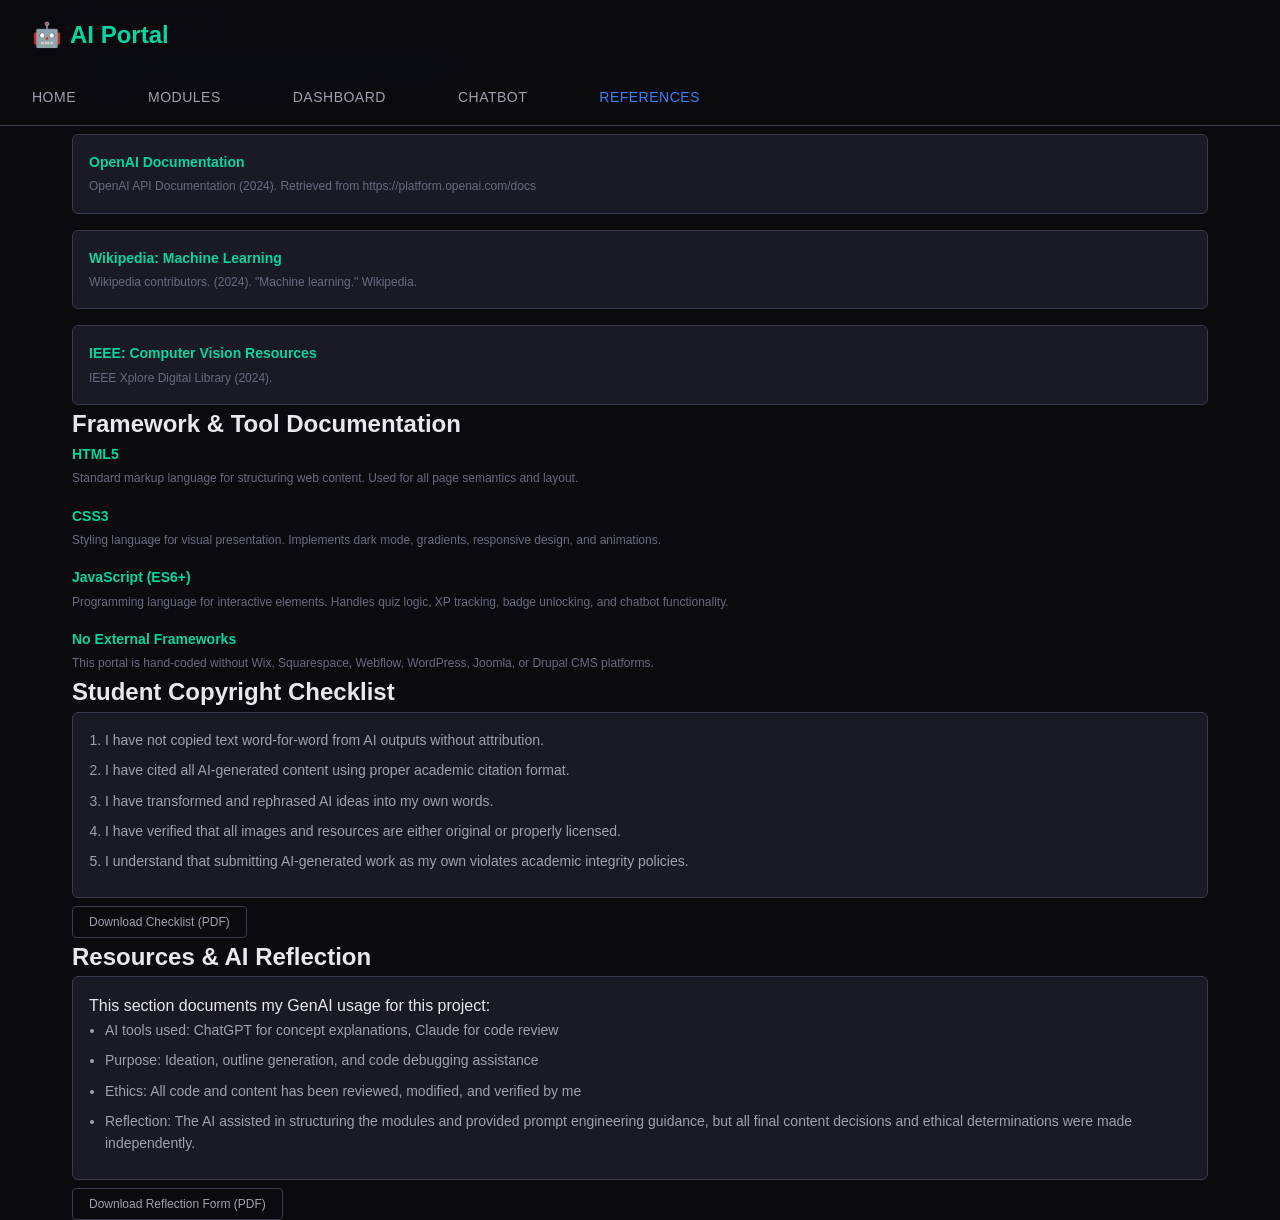
==== references.html @ be64b670 "Add project files" ====
<!DOCTYPE html>
<html lang="en">
<head>
    <meta charset="UTF-8">
    <meta name="viewport" content="width=device-width, initial-scale=1.0">
    <title>References - AI Learning Portal</title>
    <link rel="stylesheet" href="style.css">
</head>
<body>

    <!-- Fixed Sticky Navbar (same as index) -->
    <nav class="navbar">
        <div class="logo">AI Portal</div>
        <ul class="nav-links">
            <li><a href="index.html">Home</a></li>
            <li><a href="modules.html">Modules</a></li>
            <li><a href="dashboard.html">Dashboard</a></li>
            <li><a href="chatbot.html">Chatbot</a></li>
            <li><a href="references.html" class="active">References</a></li>
        </ul>
    </nav>

    <!-- References Page Content -->
    <main class="container references-page">
        <section class="sources-list">
            <h2>Sources List</h2>
            <div class="source-items">
                <div class="source-item">
                    <h3>Textbook: "Artificial Intelligence: A Modern Approach"</h3>
                    <p>Russell, S. & Norvig, P. (2021). Pearson Education.</p>
                </div>
                <div class="source-item">
                    <h3>OpenAI Documentation</h3>
                    <p>OpenAI API Documentation (2024). Retrieved from https://platform.openai.com/docs</p>
                </div>
                <div class="source-item">
                    <h3>Wikipedia: Machine Learning</h3>
                    <p>Wikipedia contributors. (2024). "Machine learning." Wikipedia.</p>
                </div>
                <div class="source-item">
                    <h3>IEEE: Computer Vision Resources</h3>
                    <p>IEEE Xplore Digital Library (2024).</p>
                </div>
            </div>
        </section>

        <section class="framework-documentation">
            <h2>Framework & Tool Documentation</h2>
            <div class="framework-items">
                <div class="framework-item">
                    <h3>HTML5</h3>
                    <p>Standard markup language for structuring web content. Used for all page semantics and layout.</p>
                </div>
                <div class="framework-item">
                    <h3>CSS3</h3>
                    <p>Styling language for visual presentation. Implements dark mode, gradients, responsive design, and animations.</p>
                </div>
                <div class="framework-item">
                    <h3>JavaScript (ES6+)</h3>
                    <p>Programming language for interactive elements. Handles quiz logic, XP tracking, badge unlocking, and chatbot functionality.</p>
                </div>
                <div class="framework-item">
                    <h3>No External Frameworks</h3>
                    <p>This portal is hand-coded without Wix, Squarespace, Webflow, WordPress, Joomla, or Drupal CMS platforms.</p>
                </div>
            </div>
        </section>

        <section class="copyright-checklist">
            <h2>Student Copyright Checklist</h2>
            <div class="checklist-content">
                <ol>
                    <li>I have not copied text word-for-word from AI outputs without attribution.</li>
                    <li>I have cited all AI-generated content using proper academic citation format.</li>
                    <li>I have transformed and rephrased AI ideas into my own words.</li>
                    <li>I have verified that all images and resources are either original or properly licensed.</li>
                    <li>I understand that submitting AI-generated work as my own violates academic integrity policies.</li>
                </ol>
            </div>
            <button class="download-btn">Download Checklist (PDF)</button>
        </section>

        <section class="ai-reflection">
            <h2>Resources & AI Reflection</h2>
            <div class="reflection-content">
                <p>This section documents my GenAI usage for this project:</p>
                <ul>
                    <li>AI tools used: ChatGPT for concept explanations, Claude for code review</li>
                    <li>Purpose: Ideation, outline generation, and code debugging assistance</li>
                    <li>Ethics: All code and content has been reviewed, modified, and verified by me</li>
                    <li>Reflection: The AI assisted in structuring the modules and provided prompt engineering guidance, but all final content decisions and ethical determinations were made independently.</li>
                </ul>
            </div>
            <button class="download-btn">Download Reflection Form (PDF)</button>
        </section>
    </main>

    <script src="app.js"></script>
</body>
</html>
---- style.css ----
/*!
 * AI Learning Portal - Style CSS
 * TSA Webmaster Competition - Hand-coded HTML5, CSS3, Modern JavaScript
 * Dark mode aesthetic with blue/purple gradients for high school students
 */

:root {
    --bg-primary: #0a0a0f;
    --bg-secondary: #12121a;
    --bg-accent: #1a1a24;
    --text-primary: #e8e8f0;
    --text-secondary: #a0a0b0;
    --text-muted: #6a6a80;
    --accent-blue: #3b82f6;
    --accent-purple: #a855f7;
    --accent-cyan: #06d6a0;
    --card-bg: #16161f;
    --border-color: #3a3a4f;
    --success: #06d6a0;
    --warning: #f59e0b;
    --error: #ef4444;
}

* {
    box-sizing: border-box;
    margin: 0;
    padding: 0;
}

html {
    scroll-behavior: smooth;
}

body {
    font-family: 'Segoe UI', Tahoma, Geneva, Verdana, sans-serif;
    background-color: var(--bg-primary);
    color: var(--text-primary);
    line-height: 1.6;
}

/* Navbar */
.navbar {
    position: fixed;
    top: 0;
    width: 100%;
    background: rgba(10, 10, 15, 0.98);
    backdrop-filter: blur(10px);
    z-index: 1000;
    border-bottom: 1px solid var(--border-color);
}

.navbar .logo {
    font-size: 1.5rem;
    font-weight: 700;
    color: var(--accent-cyan);
    padding: 1rem 2rem;
    display: flex;
    align-items: center;
    gap: 0.5rem;
    user-select: none;
}

.navbar .logo::before {
    content: '🤖';
}

.navbar .nav-links {
    list-style: none;
    display: flex;
    gap: 0.5rem;
    margin: 0;
    padding: 0;
}

.navbar .nav-links li {
    position: relative;
}

.navbar .nav-links a {
    color: var(--text-secondary);
    text-decoration: none;
    padding: 1rem 2rem;
    font-size: 0.875rem;
    text-transform: uppercase;
    letter-spacing: 0.5px;
    display: block;
    transition: color 0.2s ease;
}

.navbar .nav-links a:hover {
    color: var(--accent-blue);
}

.navbar .nav-links .active {
    color: var(--accent-blue) !important;
}

/* Hero Section */
.hero {
    min-height: 100vh;
    display: flex;
    align-items: center;
    justify-content: center;
    padding: 8rem 2rem 2rem;
    background: linear-gradient(135deg, var(--bg-primary) 0%, var(--bg-secondary) 100%);
}

.hero .hero-content {
    max-width: 800px;
    text-align: center;
}

.hero h1 {
    font-size: 3rem;
    font-weight: 700;
    background: linear-gradient(135deg, var(--accent-blue), var(--accent-purple));
    -webkit-background-clip: text;
    -webkit-text-fill-color: transparent;
    margin-bottom: 1rem;
    letter-spacing: -0.02em;
}

.hero p {
    font-size: 1.25rem;
    color: var(--text-secondary);
    margin-bottom: 2rem;
}

.btn-explore {
    display: inline-block;
    padding: 0.75rem 2rem;
    background: linear-gradient(135deg, var(--accent-blue), var(--accent-purple));
    color: white;
    text-decoration: none;
    border-radius: 4px;
    font-weight: 500;
    transition: transform 0.2s ease, box-shadow 0.2s ease;
}

.btn-explore:hover {
    transform: translateY(-2px);
    box-shadow: 0 4px 20px rgba(59, 130, 246, 0.4);
}

/* Modules Section */
.container {
    max-width: 1200px;
    margin: 0 auto;
    padding: 0 2rem;
}

.modules-grid {
    display: grid;
    grid-template-columns: repeat(auto-fit, minmax(300px, 1fr));
    gap: 1.5rem;
    margin-top: 3rem;
}

.module-card {
    background: var(--card-bg);
    border: 1px solid var(--border-color);
    border-radius: 8px;
    padding: 1.5rem;
    transition: transform 0.2s ease, box-shadow 0.2s ease;
}

.module-card:hover {
    transform: translateY(-4px);
    box-shadow: 0 8px 25px rgba(0, 0, 0, 0.3);
}

.module-card h2 {
    font-size: 1.25rem;
    margin-bottom: 1rem;
    color: var(--accent-cyan);
}

.module-card p {
    color: var(--text-secondary);
    margin-bottom: 1rem;
    font-size: 0.875rem;
}

.quiz-btn {
    display: inline-block;
    padding: 0.5rem 1rem;
    background: var(--accent-blue);
    color: white;
    border: none;
    border-radius: 4px;
    cursor: pointer;
    font-size: 0.875rem;
    transition: background 0.2s ease;
}

.quiz-btn:hover {
    background: var(--accent-purple);
}

/* Dashboard Section */
.dashboard {
    padding: 4rem 2rem;
    background: var(--bg-secondary);
    margin: 3rem 0;
}

.progress-section {
    margin-bottom: 2rem;
}

.progress-bar {
    width: 100%;
    height: 0.5rem;
    background: var(--border-color);
    border-radius: 4px;
    overflow: hidden;
    margin-top: 0.5rem;
}

.progress-bar .progress-fill {
    height: 100%;
    width: 0%;
    background: linear-gradient(90deg, var(--accent-blue), var(--accent-purple));
    transition: width 0.5s ease;
}

.progress-bar p {
    margin-top: 0.5rem;
    text-align: right;
    color: var(--text-muted);
    font-size: 0.875rem;
}

.xp-badges {
    background: var(--card-bg);
    border: 1px solid var(--border-color);
    border-radius: 8px;
    padding: 1.5rem;
}

.xp-points {
    font-size: 1.5rem;
    color: var(--accent-cyan);
    margin-bottom: 1rem;
    display: block;
}

.badge-grid {
    display: grid;
    grid-template-columns: repeat(auto-fit, minmax(120px, 1fr));
    gap: 0.75rem;
    margin-top: 1rem;
}

.badge {
    background: var(--bg-accent);
    border: 1px solid var(--border-color);
    border-radius: 6px;
    padding: 0.75rem;
    text-align: center;
    color: var(--text-secondary);
    font-size: 0.875rem;
    transition: all 0.2s ease;
}

.badge:hover {
    border-color: var(--accent-blue);
    color: var(--accent-blue);
}

/* Chatbot Widget */
.chatbot-widget {
    position: fixed;
    bottom: 2rem;
    right: 2rem;
    z-index: 100;
}

.chatbot-widget .chatbot-fab {
    width: 60px;
    height: 60px;
    background: linear-gradient(135deg, var(--accent-blue), var(--accent-purple));
    border: none;
    border-radius: 50%;
    color: white;
    font-size: 1.5rem;
    cursor: pointer;
    box-shadow: 0 4px 20px rgba(59, 130, 246, 0.4);
    transition: transform 0.2s ease;
}

.chatbot-widget .chatbot-fab:hover {
    transform: scale(1.1);
}

.chatpop-up {
    position: absolute;
    bottom: 70px;
    right: 0;
    width: 300px;
    background: var(--card-bg);
    border: 1px solid var(--border-color);
    border-radius: 8px;
    overflow: hidden;
    max-height: 400px;
    display: flex;
    flex-direction: column;
    display: none;
}

.chatpop-up.open {
    display: flex;
}

.chat-header {
    padding: 1rem;
    background: var(--bg-accent);
    border-bottom: 1px solid var(--border-color);
    display: flex;
    justify-content: space-between;
    align-items: center;
}

.chat-header h3 {
    font-size: 0.875rem;
    color: var(--text-primary);
}

.chat-header .close-chat {
    background: none;
    border: none;
    color: var(--text-muted);
    font-size: 1rem;
    cursor: pointer;
}

.chat-messages {
    flex: 1;
    padding: 1rem;
    overflow-y: auto;
    color: var(--text-secondary);
    font-size: 0.875rem;
}

.chat-input-area {
    padding: 1rem;
    border-top: 1px solid var(--border-color);
    display: flex;
    gap: 0.5rem;
}

.chat-input-area input {
    flex: 1;
    padding: 0.5rem;
    border: 1px solid var(--border-color);
    border-radius: 4px;
    background: var(--bg-accent);
    color: var(--text-primary);
    font-size: 0.875rem;
}

.chat-input-area button {
    padding: 0 1rem;
    background: var(--accent-blue);
    color: white;
    border: none;
    border-radius: 4px;
    cursor: pointer;
    font-size: 0.875rem;
}

/* Sources List */
.sources-list .source-items {
    display: grid;
    gap: 1rem;
}

.source-item {
    background: var(--bg-accent);
    border: 1px solid var(--border-color);
    border-radius: 6px;
    padding: 1rem;
}

.source-item h3 {
    color: var(--accent-cyan);
    margin-bottom: 0.25rem;
    font-size: 0.875rem;
}

.source-item p {
    color: var(--text-muted);
    font-size: 0.75rem;
    margin-top: 0.25rem;
}

/* Framework Documentation */
.framework-documentation .framework-items {
    display: grid;
    gap: 1rem;
}

.framework-item h3 {
    color: var(--accent-cyan);
    margin-bottom: 0.25rem;
    font-size: 0.875rem;
}

.framework-item p {
    color: var(--text-muted);
    font-size: 0.75rem;
}

/* Copyright Checklist */
.copyright-checklist .checklist-content {
    background: var(--bg-accent);
    border: 1px solid var(--border-color);
    border-radius: 6px;
    padding: 1rem;
}

.copyright-checklist ol {
    padding-left: 1rem;
}

.copyright-checklist li {
    margin-bottom: 0.5rem;
    color: var(--text-secondary);
    font-size: 0.875rem;
}

/* AI Reflection */
.ai-reflection .reflection-content {
    background: var(--bg-accent);
    border: 1px solid var(--border-color);
    border-radius: 6px;
    padding: 1rem;
}

.ai-reflection ul {
    padding-left: 1rem;
}

.ai-reflection li {
    margin-bottom: 0.5rem;
    color: var(--text-secondary);
    font-size: 0.875rem;
}

/* Download Buttons */
.download-btn {
    display: inline-block;
    padding: 0.5rem 1rem;
    margin-top: 0.5rem;
    background: transparent;
    border: 1px solid var(--border-color);
    color: var(--text-secondary);
    border-radius: 4px;
    cursor: pointer;
    font-size: 0.75rem;
    transition: all 0.2s ease;
}

.download-btn:hover {
    border-color: var(--accent-blue);
    color: var(--accent-blue);
}

/* Responsive */
@media (max-width: 768px) {
    .navbar .nav-links {
        display: none;
    }

    .hero h1 {
        font-size: 2rem;
    }

    .chatbot-widget {
        bottom: 1rem;
        right: 1rem;
    }

    .chatbot-widget .chatbot-fab {
        width: 50px;
        height: 50px;
        font-size: 1.25rem;
    }

    /* Quiz Modal Styles */
    .quiz-modal {
        position: fixed;
        top: 0;
        left: 0;
        width: 100%;
        height: 100%;
        background: rgba(0, 0, 0, 0.8);
        backdrop-filter: blur(5px);
        z-index: 200;
        display: none;
        justify-content: center;
        align-items: center;
    }

    .quiz-modal.open {
        display: flex;
    }

    .quiz-modal-content {
        background: var(--card-bg);
        border: 1px solid var(--border-color);
        border-radius: 8px;
        padding: 2rem;
        width: 90%;
        max-width: 500px;
        max-height: 80%;
        overflow-y: auto;
        color: var(--text-primary);
        position: relative;
    }

    .quiz-modal-content h2 {
        color: var(--accent-cyan);
        margin-bottom: 1.5rem;
        font-size: 1.5rem;
        text-align: center;
    }

    .quiz-modal-content .quiz-question {
        margin-bottom: 1.5rem;
        padding-bottom: 1.5rem;
        border-bottom: 1px solid var(--border-color);
    }

    .quiz-modal-content .quiz-question:last-child {
        margin-bottom: 0;
        padding-bottom: 0;
        border-bottom: none;
    }

    .quiz-modal-content p {
        color: var(--text-secondary);
        margin-bottom: 1rem;
        font-size: 0.875rem;
    }

    .quiz-options {
        display: flex;
        flex-direction: column;
        gap: 0.5rem;
    }

    .quiz-option {
        display: block;
        padding: 0.75rem 1rem;
        background: var(--bg-accent);
        border: 1px solid var(--border-color);
        border-radius: 4px;
        color: var(--text-secondary);
        cursor: pointer;
        font-size: 0.875rem;
        transition: all 0.2s ease;
    }

    .quiz-option:hover {
        border-color: var(--accent-blue);
        color: var(--accent-blue);
        background: var(--bg-primary);
    }

    .quiz-option input[type="radio"] {
        display: none;
    }

    .quiz-submit {
        display: flex;
        justify-content: flex-end;
        gap: 0.5rem;
        margin-top: 1.5rem;
    }

    .btn-submit-quiz,
    .btn-close-quiz,
    .btn-continue {
        padding: 0.5rem 1rem;
        border: none;
        border-radius: 4px;
        cursor: pointer;
        font-size: 0.875rem;
        transition: all 0.2s ease;
    }

    .btn-submit-quiz {
        background: var(--accent-blue);
        color: white;
    }

    .btn-submit-quiz:hover {
        background: var(--accent-purple);
        transform: translateY(-2px);
        box-shadow: 0 4px 10px rgba(59, 130, 246, 0.3);
    }

    .btn-close-quiz {
        background: var(--bg-accent);
        color: var(--text-secondary);
        width: 24px;
        height: 24px;
        padding: 0;
        position: absolute;
        top: 10px;
        right: 10px;
    }

    .btn-close-quiz:hover {
        background: var(--error);
        color: white;
    }

    .btn-continue {
        background: var(--accent-purple);
        color: white;
    }

    .btn-continue:hover {
        background: var(--bg-primary);
        border: 1px solid var(--accent-purple);
        color: var(--accent-purple);
    }

    .quiz-feedback {
        text-align: center;
        margin-top: 1rem;
        padding: 0.5rem;
        border-radius: 4px;
        font-size: 1.25rem;
    }

    .perfect {
        background: var(--success);
        color: white;
    }

    .good-effort {
        background: var(--warning);
        color: #1a1a24;
    }

    .error {
        background: var(--error);
        color: white;
    }

    /* Quiz Modal Overlay Click Handler */
    .quiz-modal.clickable {
        cursor: pointer;
    }

    .quiz-modal.clickable:hover {
        background: rgba(0, 0, 0, 0.5);
    }
}
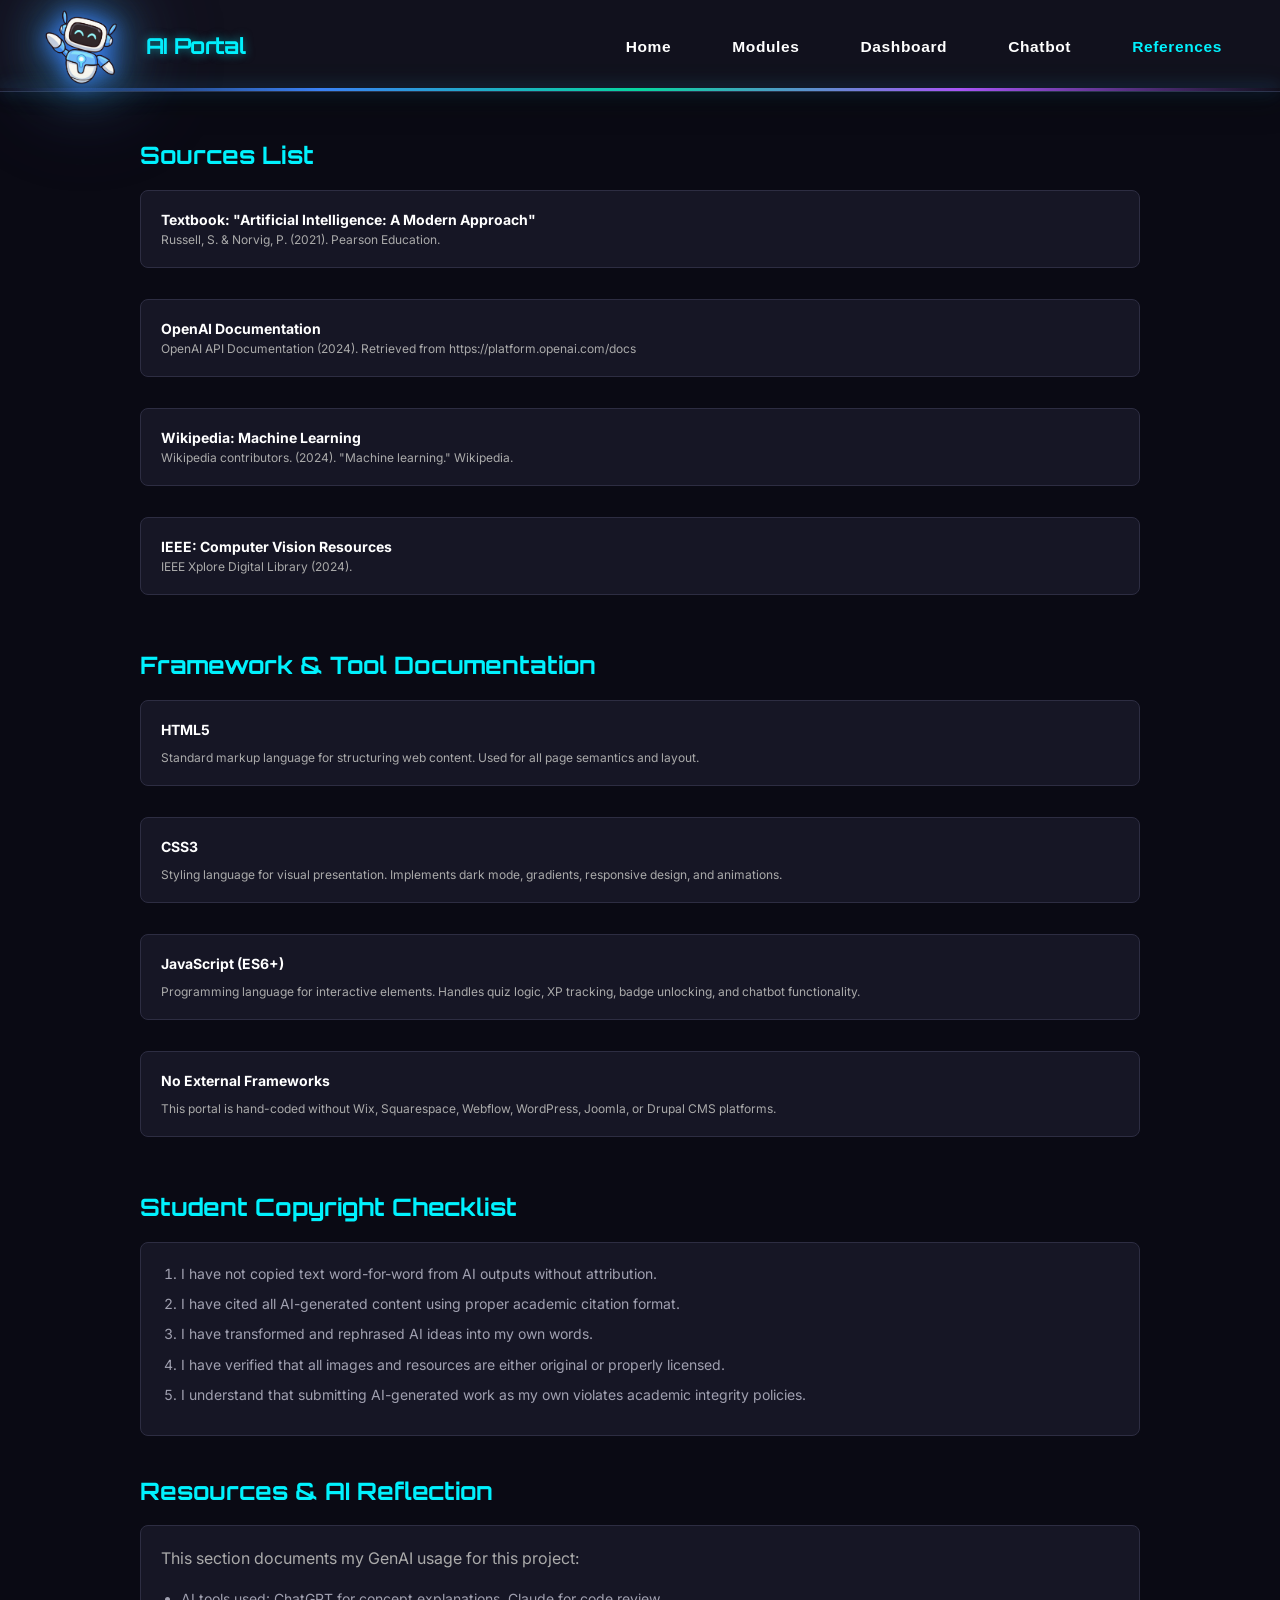
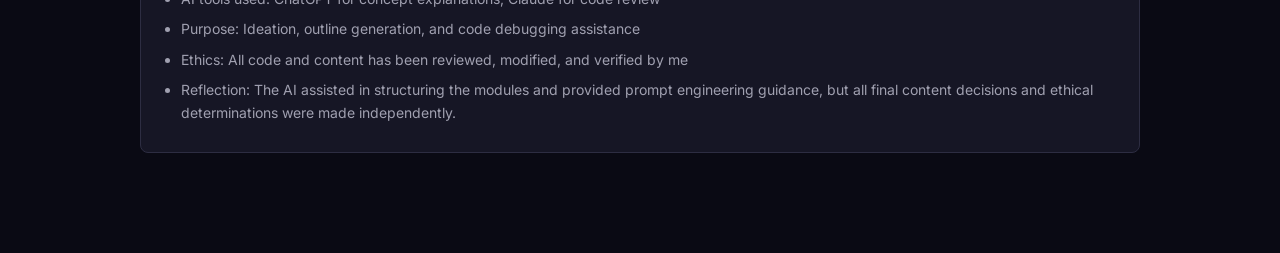
==== commit d690edd9: "new things done to the project, added new images" ====
--- a/references.html
+++ b/references.html
@@ -3,73 +3,74 @@
 <head>
     <meta charset="UTF-8">
     <meta name="viewport" content="width=device-width, initial-scale=1.0">
-    <title>References - AI Learning Portal</title>
-    <link rel="stylesheet" href="style.css">
+    <title>References & Documentation - AI Learning Portal</title>
+    <link rel="stylesheet" href="style.css?v=2">
+    <link href="https://fonts.googleapis.com/css2?family=Orbitron:wght@500;700;800&family=Inter:wght@400;500;600;700;800&display=swap" rel="stylesheet">
 </head>
-<body>
+<body style="background: #0a0a14; color: #fff; font-family: 'Inter', sans-serif; margin: 0; padding: 0;">
 
-    <!-- Fixed Sticky Navbar (same as index) -->
-    <nav class="navbar">
-        <div class="logo">AI Portal</div>
-        <ul class="nav-links">
-            <li><a href="index.html">Home</a></li>
-            <li><a href="modules.html">Modules</a></li>
-            <li><a href="dashboard.html">Dashboard</a></li>
-            <li><a href="chatbot.html">Chatbot</a></li>
-            <li><a href="references.html" class="active">References</a></li>
+    <!-- Navbar -->
+    <nav class="navbar" style="position: fixed; top: 0; left: 0; width: 100%; z-index: 1000; background: rgba(18, 18, 30, 0.95); backdrop-filter: blur(10px); border-bottom: 1px solid #2d2d42; display: flex; justify-content: space-between; align-items: center; padding: 15px 40px; box-sizing: border-box;">
+        <div class="logo" style="font-family: 'Orbitron', sans-serif; font-weight: 700; font-size: 22px; color: #00f2fe; text-shadow: 0 0 10px rgba(0,242,254,0.5);">AI Portal</div>
+        <ul class="nav-links" style="display: flex; list-style: none; gap: 25px; margin: 0; padding: 0;">
+            <li><a href="index.html" style="color: #fff; text-decoration: none; font-weight: 600; transition: color 0.3s;">Home</a></li>
+            <li><a href="index.html" style="color: #fff; text-decoration: none; font-weight: 600; transition: color 0.3s;">Modules</a></li>
+            <li><a href="index.html" style="color: #fff; text-decoration: none; font-weight: 600; transition: color 0.3s;">Dashboard</a></li>
+            <li><a href="index.html" style="color: #fff; text-decoration: none; font-weight: 600; transition: color 0.3s;">Chatbot</a></li>
+            <li><a href="references.html" style="color: #00f2fe; text-decoration: none; font-weight: 600; transition: color 0.3s;">References</a></li>
         </ul>
     </nav>
 
-    <!-- References Page Content -->
-    <main class="container references-page">
-        <section class="sources-list">
-            <h2>Sources List</h2>
+    <!-- Standalone References Content Wrapper -->
+    <main class="container references-page" style="max-width: 1000px; margin: 0 auto; padding: 120px 20px 60px;">
+        <section class="sources-list" style="margin-bottom: 40px;">
+            <h2 style="color: #00f2fe; font-family: 'Orbitron', sans-serif;">Sources List</h2>
             <div class="source-items">
-                <div class="source-item">
-                    <h3>Textbook: "Artificial Intelligence: A Modern Approach"</h3>
-                    <p>Russell, S. & Norvig, P. (2021). Pearson Education.</p>
+                <div class="source-item" style="background: #161625; border: 1px solid #2d2d42; padding: 20px; border-radius: 8px; margin-bottom: 15px;">
+                    <h3 style="color: #fff; margin-top: 0;">Textbook: "Artificial Intelligence: A Modern Approach"</h3>
+                    <p style="color: #aaa; margin-bottom: 0;">Russell, S. & Norvig, P. (2021). Pearson Education.</p>
                 </div>
-                <div class="source-item">
-                    <h3>OpenAI Documentation</h3>
-                    <p>OpenAI API Documentation (2024). Retrieved from https://platform.openai.com/docs</p>
+                <div class="source-item" style="background: #161625; border: 1px solid #2d2d42; padding: 20px; border-radius: 8px; margin-bottom: 15px;">
+                    <h3 style="color: #fff; margin-top: 0;">OpenAI Documentation</h3>
+                    <p style="color: #aaa; margin-bottom: 0;">OpenAI API Documentation (2024). Retrieved from https://platform.openai.com/docs</p>
                 </div>
-                <div class="source-item">
-                    <h3>Wikipedia: Machine Learning</h3>
-                    <p>Wikipedia contributors. (2024). "Machine learning." Wikipedia.</p>
+                <div class="source-item" style="background: #161625; border: 1px solid #2d2d42; padding: 20px; border-radius: 8px; margin-bottom: 15px;">
+                    <h3 style="color: #fff; margin-top: 0;">Wikipedia: Machine Learning</h3>
+                    <p style="color: #aaa; margin-bottom: 0;">Wikipedia contributors. (2024). "Machine learning." Wikipedia.</p>
                 </div>
-                <div class="source-item">
-                    <h3>IEEE: Computer Vision Resources</h3>
-                    <p>IEEE Xplore Digital Library (2024).</p>
+                <div class="source-item" style="background: #161625; border: 1px solid #2d2d42; padding: 20px; border-radius: 8px; margin-bottom: 15px;">
+                    <h3 style="color: #fff; margin-top: 0;">IEEE: Computer Vision Resources</h3>
+                    <p style="color: #aaa; margin-bottom: 0;">IEEE Xplore Digital Library (2024).</p>
                 </div>
             </div>
         </section>
 
-        <section class="framework-documentation">
-            <h2>Framework & Tool Documentation</h2>
+        <section class="framework-documentation" style="margin-bottom: 40px;">
+            <h2 style="color: #00f2fe; font-family: 'Orbitron', sans-serif;">Framework & Tool Documentation</h2>
             <div class="framework-items">
-                <div class="framework-item">
-                    <h3>HTML5</h3>
-                    <p>Standard markup language for structuring web content. Used for all page semantics and layout.</p>
+                <div class="framework-item" style="background: #161625; border: 1px solid #2d2d42; padding: 20px; border-radius: 8px; margin-bottom: 15px;">
+                    <h3 style="color: #fff; margin-top: 0;">HTML5</h3>
+                    <p style="color: #aaa; margin-bottom: 0;">Standard markup language for structuring web content. Used for all page semantics and layout.</p>
                 </div>
-                <div class="framework-item">
-                    <h3>CSS3</h3>
-                    <p>Styling language for visual presentation. Implements dark mode, gradients, responsive design, and animations.</p>
+                <div class="framework-item" style="background: #161625; border: 1px solid #2d2d42; padding: 20px; border-radius: 8px; margin-bottom: 15px;">
+                    <h3 style="color: #fff; margin-top: 0;">CSS3</h3>
+                    <p style="color: #aaa; margin-bottom: 0;">Styling language for visual presentation. Implements dark mode, gradients, responsive design, and animations.</p>
                 </div>
-                <div class="framework-item">
-                    <h3>JavaScript (ES6+)</h3>
-                    <p>Programming language for interactive elements. Handles quiz logic, XP tracking, badge unlocking, and chatbot functionality.</p>
+                <div class="framework-item" style="background: #161625; border: 1px solid #2d2d42; padding: 20px; border-radius: 8px; margin-bottom: 15px;">
+                    <h3 style="color: #fff; margin-top: 0;">JavaScript (ES6+)</h3>
+                    <p style="color: #aaa; margin-bottom: 0;">Programming language for interactive elements. Handles quiz logic, XP tracking, badge unlocking, and chatbot functionality.</p>
                 </div>
-                <div class="framework-item">
-                    <h3>No External Frameworks</h3>
-                    <p>This portal is hand-coded without Wix, Squarespace, Webflow, WordPress, Joomla, or Drupal CMS platforms.</p>
+                <div class="framework-item" style="background: #161625; border: 1px solid #2d2d42; padding: 20px; border-radius: 8px; margin-bottom: 15px;">
+                    <h3 style="color: #fff; margin-top: 0;">No External Frameworks</h3>
+                    <p style="color: #aaa; margin-bottom: 0;">This portal is hand-coded without Wix, Squarespace, Webflow, WordPress, Joomla, or Drupal CMS platforms.</p>
                 </div>
             </div>
         </section>
 
-        <section class="copyright-checklist">
-            <h2>Student Copyright Checklist</h2>
-            <div class="checklist-content">
-                <ol>
+        <section class="copyright-checklist" style="margin-bottom: 40px;">
+            <h2 style="color: #00f2fe; font-family: 'Orbitron', sans-serif;">Student Copyright Checklist</h2>
+            <div class="checklist-content" style="background: #161625; border: 1px solid #2d2d42; padding: 20px; border-radius: 8px; color: #aaa;">
+                <ol style="margin: 0; padding-left: 20px; line-height: 1.6;">
                     <li>I have not copied text word-for-word from AI outputs without attribution.</li>
                     <li>I have cited all AI-generated content using proper academic citation format.</li>
                     <li>I have transformed and rephrased AI ideas into my own words.</li>
@@ -77,24 +78,21 @@
                     <li>I understand that submitting AI-generated work as my own violates academic integrity policies.</li>
                 </ol>
             </div>
-            <button class="download-btn">Download Checklist (PDF)</button>
         </section>
 
-        <section class="ai-reflection">
-            <h2>Resources & AI Reflection</h2>
-            <div class="reflection-content">
-                <p>This section documents my GenAI usage for this project:</p>
-                <ul>
+        <section class="ai-reflection" style="margin-bottom: 40px;">
+            <h2 style="color: #00f2fe; font-family: 'Orbitron', sans-serif;">Resources & AI Reflection</h2>
+            <div class="reflection-content" style="background: #161625; border: 1px solid #2d2d42; padding: 20px; border-radius: 8px; color: #aaa; line-height: 1.6;">
+                <p style="margin-top: 0;">This section documents my GenAI usage for this project:</p>
+                <ul style="margin-bottom: 0; padding-left: 20px;">
                     <li>AI tools used: ChatGPT for concept explanations, Claude for code review</li>
                     <li>Purpose: Ideation, outline generation, and code debugging assistance</li>
                     <li>Ethics: All code and content has been reviewed, modified, and verified by me</li>
                     <li>Reflection: The AI assisted in structuring the modules and provided prompt engineering guidance, but all final content decisions and ethical determinations were made independently.</li>
                 </ul>
             </div>
-            <button class="download-btn">Download Reflection Form (PDF)</button>
         </section>
     </main>
 
-    <script src="app.js"></script>
 </body>
 </html>
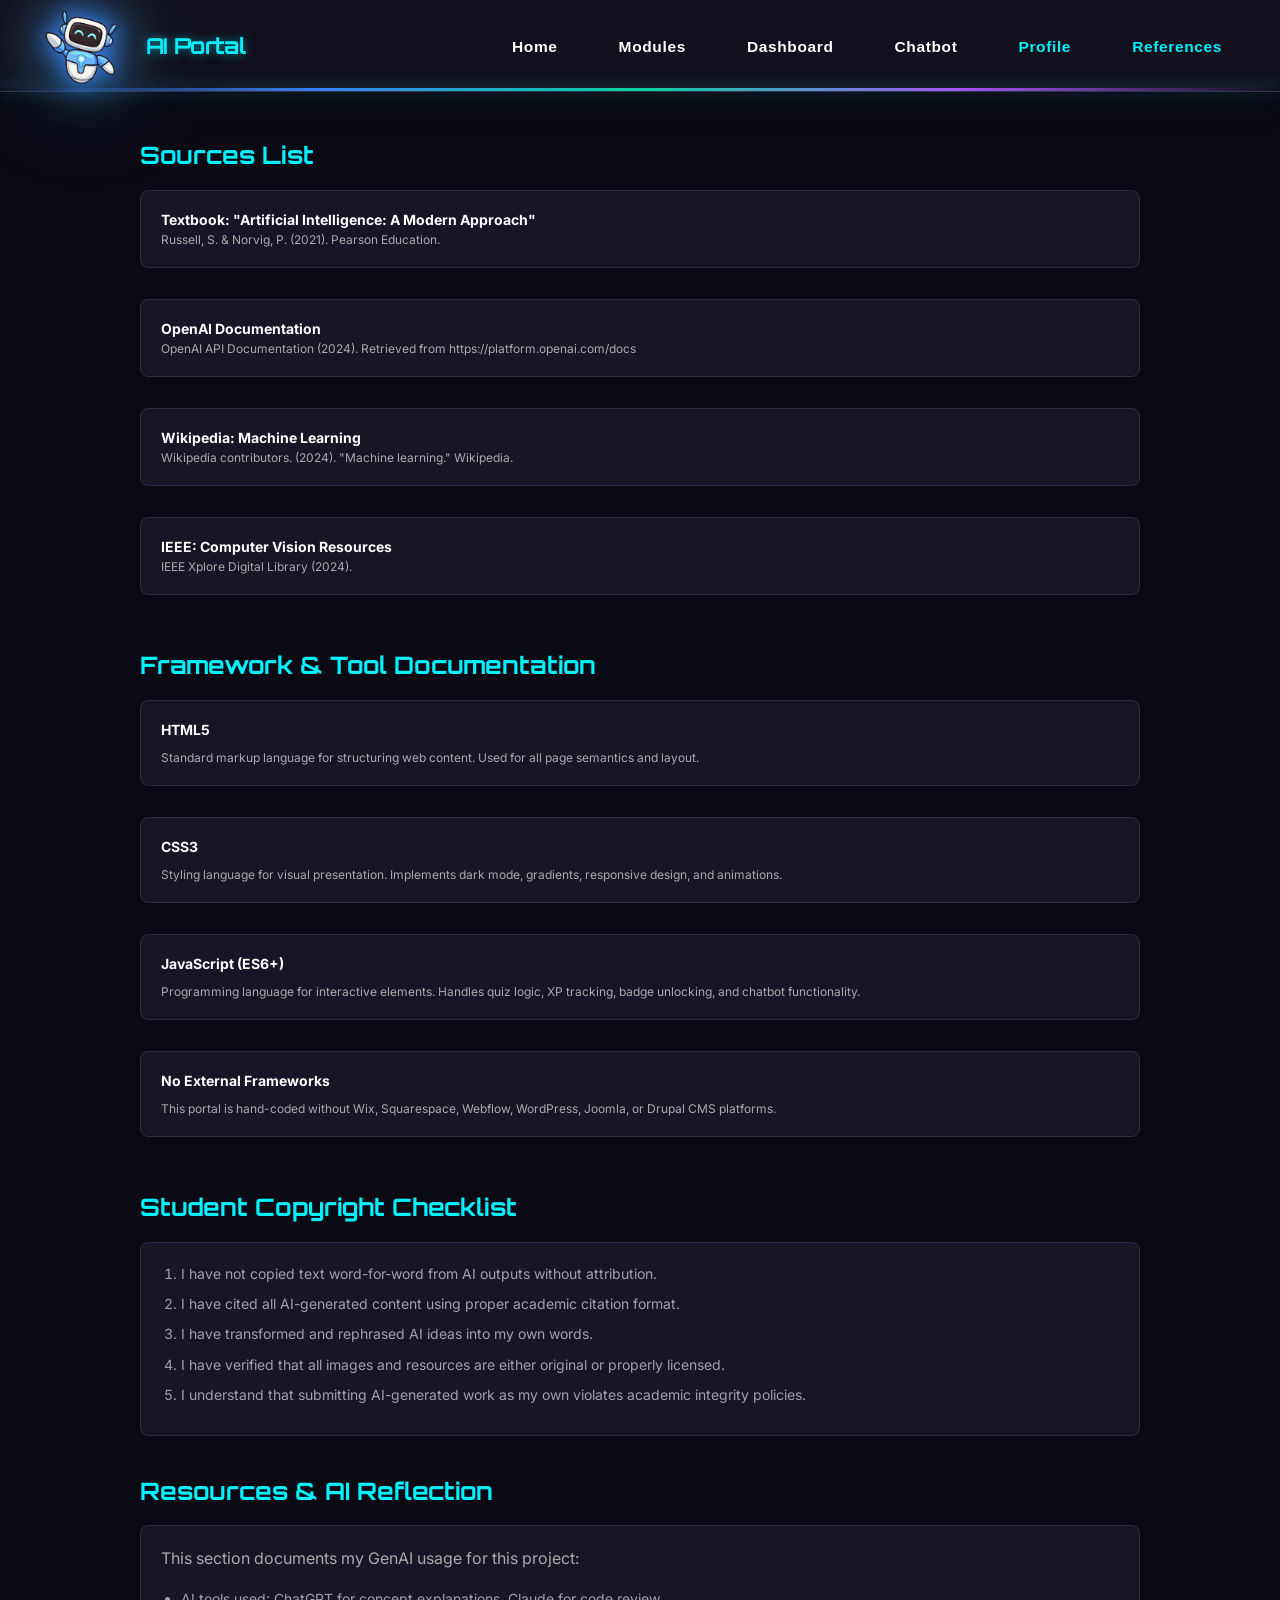
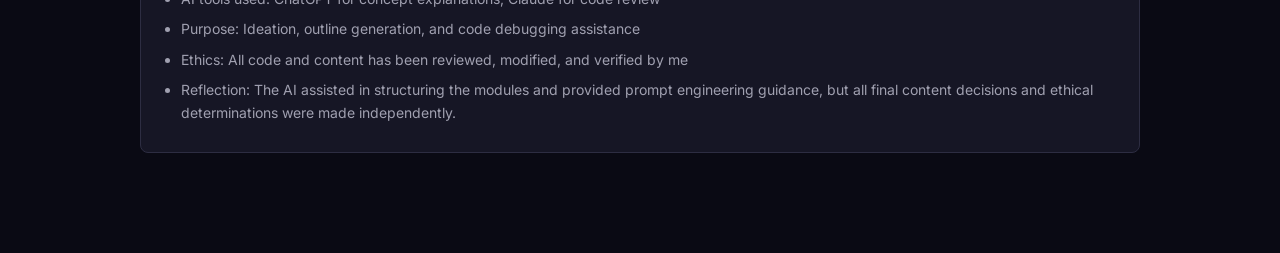
==== commit 7399f192: "some bug fixes" ====
--- a/references.html
+++ b/references.html
@@ -12,11 +12,13 @@
     <!-- Navbar -->
     <nav class="navbar" style="position: fixed; top: 0; left: 0; width: 100%; z-index: 1000; background: rgba(18, 18, 30, 0.95); backdrop-filter: blur(10px); border-bottom: 1px solid #2d2d42; display: flex; justify-content: space-between; align-items: center; padding: 15px 40px; box-sizing: border-box;">
         <div class="logo" style="font-family: 'Orbitron', sans-serif; font-weight: 700; font-size: 22px; color: #00f2fe; text-shadow: 0 0 10px rgba(0,242,254,0.5);">AI Portal</div>
-        <ul class="nav-links" style="display: flex; list-style: none; gap: 25px; margin: 0; padding: 0;">
+        <ul class="nav-links" style="display: flex; list-style: none; gap: 25px; margin: 0; padding: 0; align-items: center;">
             <li><a href="index.html" style="color: #fff; text-decoration: none; font-weight: 600; transition: color 0.3s;">Home</a></li>
             <li><a href="index.html" style="color: #fff; text-decoration: none; font-weight: 600; transition: color 0.3s;">Modules</a></li>
             <li><a href="index.html" style="color: #fff; text-decoration: none; font-weight: 600; transition: color 0.3s;">Dashboard</a></li>
             <li><a href="index.html" style="color: #fff; text-decoration: none; font-weight: 600; transition: color 0.3s;">Chatbot</a></li>
+            <!-- Points back to index.html and targets the profile view -->
+            <li><a href="index.html#profile-page-view" style="color: #00f2fe; text-decoration: none; font-weight: 600; transition: color 0.3s;">Profile</a></li>
             <li><a href="references.html" style="color: #00f2fe; text-decoration: none; font-weight: 600; transition: color 0.3s;">References</a></li>
         </ul>
     </nav>
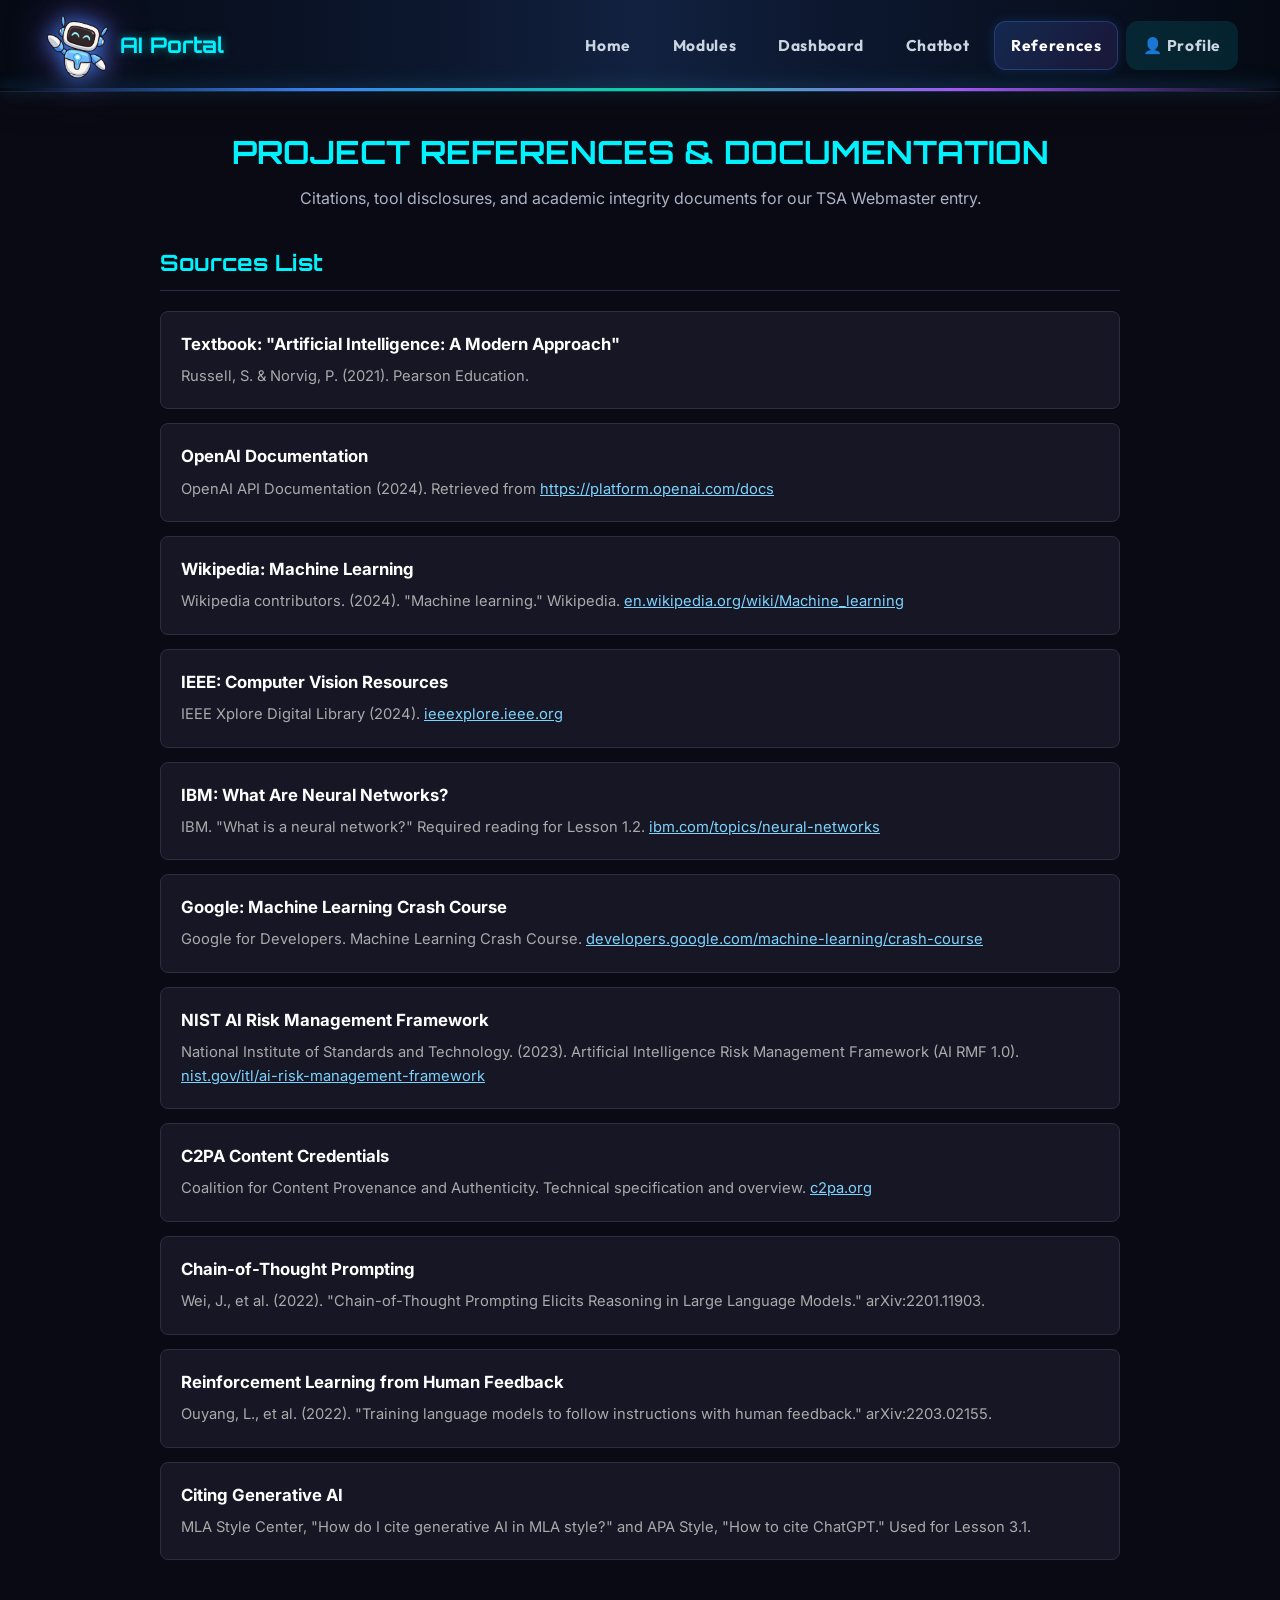
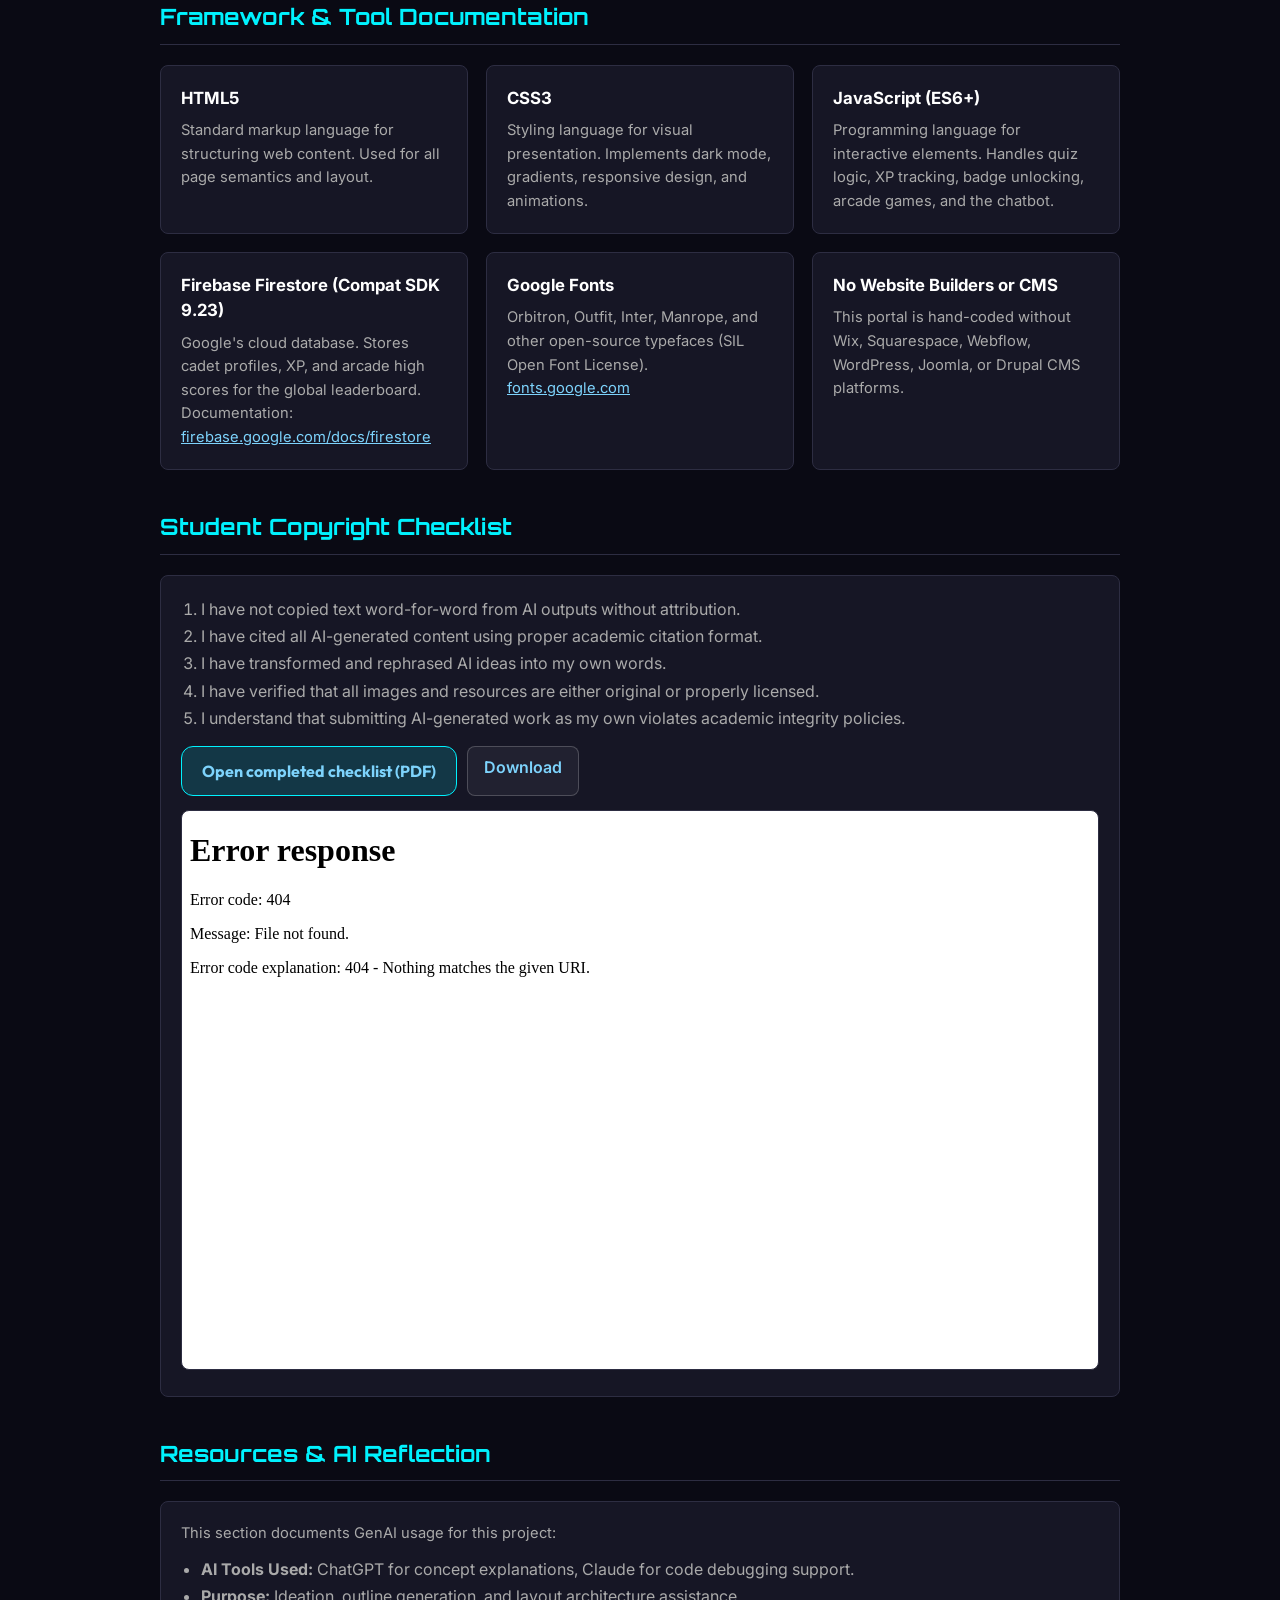
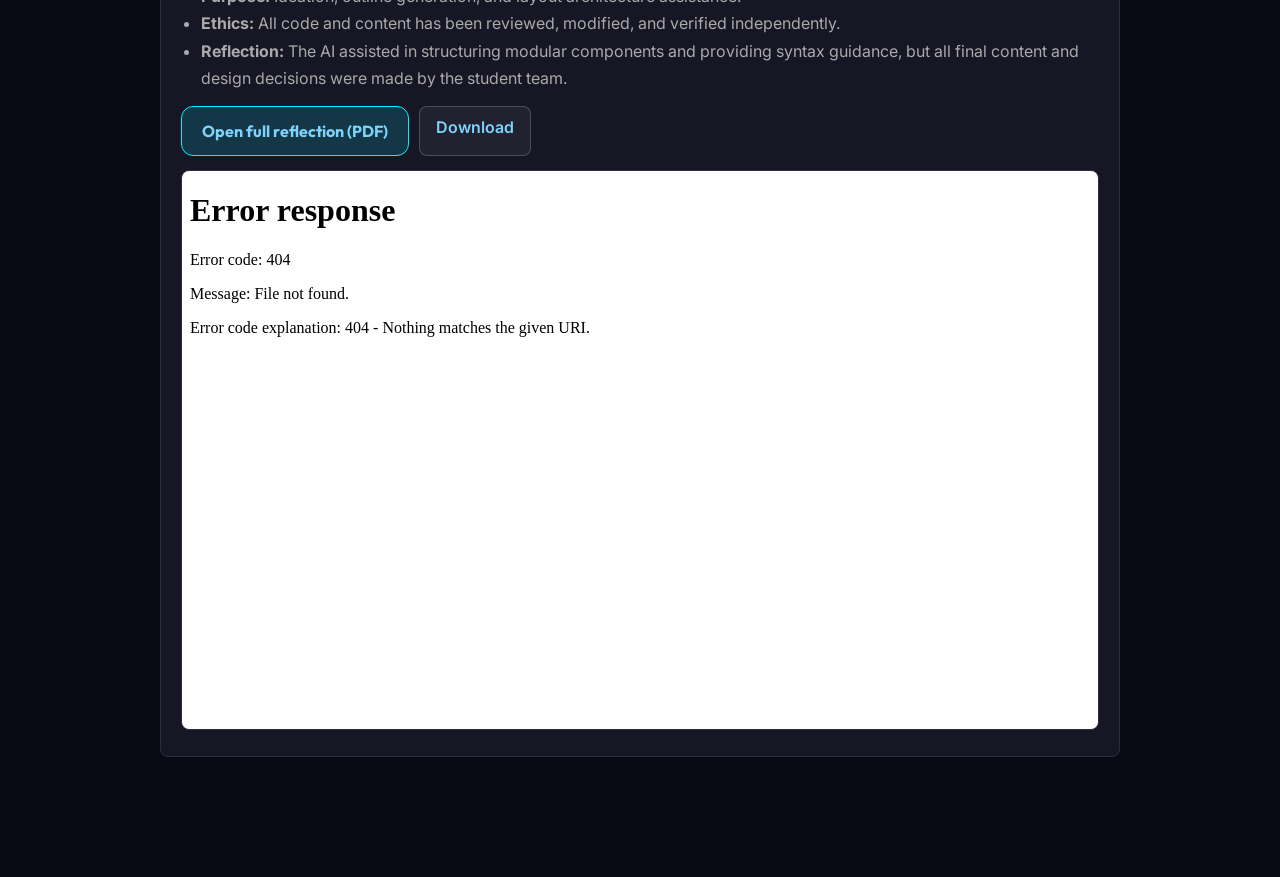
==== commit b4dfda1a: "Add video and update submodule styles" ====
--- a/references.html
+++ b/references.html
@@ -3,98 +3,107 @@
 <head>
     <meta charset="UTF-8">
     <meta name="viewport" content="width=device-width, initial-scale=1.0">
-    <title>References & Documentation - AI Learning Portal</title>
-    <link rel="stylesheet" href="style.css?v=2">
-    <link href="https://fonts.googleapis.com/css2?family=Orbitron:wght@500;700;800&family=Inter:wght@400;500;600;700;800&display=swap" rel="stylesheet">
+    <title>References &amp; Documentation - AI Learning Portal</title>
+    <link rel="icon" href="data:image/svg+xml,<svg xmlns='http://www.w3.org/2000/svg' viewBox='0 0 100 100'><text y='.9em' font-size='90'>🤖</text></svg>">
+    <link rel="stylesheet" href="style.css?v=3">
+    <link href="https://fonts.googleapis.com/css2?family=Orbitron:wght@500;700;800&family=Outfit:wght@400;600;700;800&family=Inter:wght@400;500;600;700;800&display=swap" rel="stylesheet">
 </head>
-<body style="background: #0a0a14; color: #fff; font-family: 'Inter', sans-serif; margin: 0; padding: 0;">
+<body>
 
-    <!-- Navbar -->
-    <nav class="navbar" style="position: fixed; top: 0; left: 0; width: 100%; z-index: 1000; background: rgba(18, 18, 30, 0.95); backdrop-filter: blur(10px); border-bottom: 1px solid #2d2d42; display: flex; justify-content: space-between; align-items: center; padding: 15px 40px; box-sizing: border-box;">
-        <div class="logo" style="font-family: 'Orbitron', sans-serif; font-weight: 700; font-size: 22px; color: #00f2fe; text-shadow: 0 0 10px rgba(0,242,254,0.5);">AI Portal</div>
-        <ul class="nav-links" style="display: flex; list-style: none; gap: 25px; margin: 0; padding: 0; align-items: center;">
-            <li><a href="index.html" style="color: #fff; text-decoration: none; font-weight: 600; transition: color 0.3s;">Home</a></li>
-            <li><a href="index.html" style="color: #fff; text-decoration: none; font-weight: 600; transition: color 0.3s;">Modules</a></li>
-            <li><a href="index.html" style="color: #fff; text-decoration: none; font-weight: 600; transition: color 0.3s;">Dashboard</a></li>
-            <li><a href="index.html" style="color: #fff; text-decoration: none; font-weight: 600; transition: color 0.3s;">Chatbot</a></li>
-            <!-- Points back to index.html and targets the profile view -->
-            <li><a href="index.html#profile-page-view" style="color: #00f2fe; text-decoration: none; font-weight: 600; transition: color 0.3s;">Profile</a></li>
-            <li><a href="references.html" style="color: #00f2fe; text-decoration: none; font-weight: 600; transition: color 0.3s;">References</a></li>
+    <nav class="navbar" aria-label="Main navigation">
+        <a class="logo" href="index.html#home">AI Portal</a>
+        <button class="nav-toggle" id="nav-toggle" aria-label="Toggle menu" aria-expanded="false" aria-controls="nav-links">☰</button>
+        <ul class="nav-links" id="nav-links">
+            <li><a href="index.html#home">Home</a></li>
+            <li><a href="index.html#modules">Modules</a></li>
+            <li><a href="index.html#dashboard">Dashboard</a></li>
+            <li><a href="index.html#chatbot">Chatbot</a></li>
+            <li><a href="references.html" class="active">References</a></li>
+            <li><a href="index.html#profile" class="nav-profile-btn">👤 Profile</a></li>
         </ul>
     </nav>
 
-    <!-- Standalone References Content Wrapper -->
-    <main class="container references-page" style="max-width: 1000px; margin: 0 auto; padding: 120px 20px 60px;">
-        <section class="sources-list" style="margin-bottom: 40px;">
-            <h2 style="color: #00f2fe; font-family: 'Orbitron', sans-serif;">Sources List</h2>
-            <div class="source-items">
-                <div class="source-item" style="background: #161625; border: 1px solid #2d2d42; padding: 20px; border-radius: 8px; margin-bottom: 15px;">
-                    <h3 style="color: #fff; margin-top: 0;">Textbook: "Artificial Intelligence: A Modern Approach"</h3>
-                    <p style="color: #aaa; margin-bottom: 0;">Russell, S. & Norvig, P. (2021). Pearson Education.</p>
-                </div>
-                <div class="source-item" style="background: #161625; border: 1px solid #2d2d42; padding: 20px; border-radius: 8px; margin-bottom: 15px;">
-                    <h3 style="color: #fff; margin-top: 0;">OpenAI Documentation</h3>
-                    <p style="color: #aaa; margin-bottom: 0;">OpenAI API Documentation (2024). Retrieved from https://platform.openai.com/docs</p>
-                </div>
-                <div class="source-item" style="background: #161625; border: 1px solid #2d2d42; padding: 20px; border-radius: 8px; margin-bottom: 15px;">
-                    <h3 style="color: #fff; margin-top: 0;">Wikipedia: Machine Learning</h3>
-                    <p style="color: #aaa; margin-bottom: 0;">Wikipedia contributors. (2024). "Machine learning." Wikipedia.</p>
-                </div>
-                <div class="source-item" style="background: #161625; border: 1px solid #2d2d42; padding: 20px; border-radius: 8px; margin-bottom: 15px;">
-                    <h3 style="color: #fff; margin-top: 0;">IEEE: Computer Vision Resources</h3>
-                    <p style="color: #aaa; margin-bottom: 0;">IEEE Xplore Digital Library (2024).</p>
-                </div>
+    <main class="ref-page">
+        <h1 class="page-title" style="margin-bottom:10px;">PROJECT REFERENCES &amp; DOCUMENTATION</h1>
+        <p class="page-sub">Citations, tool disclosures, and academic integrity documents for our TSA Webmaster entry.</p>
+
+        <section class="sources-list" aria-labelledby="h-sources">
+            <h2 id="h-sources">Sources List</h2>
+            <div class="ref-list">
+                <div class="ref-card"><h3>Textbook: "Artificial Intelligence: A Modern Approach"</h3><p>Russell, S. &amp; Norvig, P. (2021). Pearson Education.</p></div>
+                <div class="ref-card"><h3>OpenAI Documentation</h3><p>OpenAI API Documentation (2024). Retrieved from <a href="https://platform.openai.com/docs" target="_blank" rel="noopener">https://platform.openai.com/docs</a></p></div>
+                <div class="ref-card"><h3>Wikipedia: Machine Learning</h3><p>Wikipedia contributors. (2024). "Machine learning." Wikipedia. <a href="https://en.wikipedia.org/wiki/Machine_learning" target="_blank" rel="noopener">en.wikipedia.org/wiki/Machine_learning</a></p></div>
+                <div class="ref-card"><h3>IEEE: Computer Vision Resources</h3><p>IEEE Xplore Digital Library (2024). <a href="https://ieeexplore.ieee.org" target="_blank" rel="noopener">ieeexplore.ieee.org</a></p></div>
+                <div class="ref-card"><h3>IBM: What Are Neural Networks?</h3><p>IBM. "What is a neural network?" Required reading for Lesson 1.2. <a href="https://www.ibm.com/topics/neural-networks" target="_blank" rel="noopener">ibm.com/topics/neural-networks</a></p></div>
+                <div class="ref-card"><h3>Google: Machine Learning Crash Course</h3><p>Google for Developers. Machine Learning Crash Course. <a href="https://developers.google.com/machine-learning/crash-course" target="_blank" rel="noopener">developers.google.com/machine-learning/crash-course</a></p></div>
+                <div class="ref-card"><h3>NIST AI Risk Management Framework</h3><p>National Institute of Standards and Technology. (2023). Artificial Intelligence Risk Management Framework (AI RMF 1.0). <a href="https://www.nist.gov/itl/ai-risk-management-framework" target="_blank" rel="noopener">nist.gov/itl/ai-risk-management-framework</a></p></div>
+                <div class="ref-card"><h3>C2PA Content Credentials</h3><p>Coalition for Content Provenance and Authenticity. Technical specification and overview. <a href="https://c2pa.org" target="_blank" rel="noopener">c2pa.org</a></p></div>
+                <div class="ref-card"><h3>Chain-of-Thought Prompting</h3><p>Wei, J., et al. (2022). "Chain-of-Thought Prompting Elicits Reasoning in Large Language Models." arXiv:2201.11903.</p></div>
+                <div class="ref-card"><h3>Reinforcement Learning from Human Feedback</h3><p>Ouyang, L., et al. (2022). "Training language models to follow instructions with human feedback." arXiv:2203.02155.</p></div>
+                <div class="ref-card"><h3>Citing Generative AI</h3><p>MLA Style Center, "How do I cite generative AI in MLA style?" and APA Style, "How to cite ChatGPT." Used for Lesson 3.1.</p></div>
+                <!-- ADD HERE: a credit line for every image, avatar, and video you did not create, plus any written permission. -->
             </div>
         </section>
 
-        <section class="framework-documentation" style="margin-bottom: 40px;">
-            <h2 style="color: #00f2fe; font-family: 'Orbitron', sans-serif;">Framework & Tool Documentation</h2>
-            <div class="framework-items">
-                <div class="framework-item" style="background: #161625; border: 1px solid #2d2d42; padding: 20px; border-radius: 8px; margin-bottom: 15px;">
-                    <h3 style="color: #fff; margin-top: 0;">HTML5</h3>
-                    <p style="color: #aaa; margin-bottom: 0;">Standard markup language for structuring web content. Used for all page semantics and layout.</p>
-                </div>
-                <div class="framework-item" style="background: #161625; border: 1px solid #2d2d42; padding: 20px; border-radius: 8px; margin-bottom: 15px;">
-                    <h3 style="color: #fff; margin-top: 0;">CSS3</h3>
-                    <p style="color: #aaa; margin-bottom: 0;">Styling language for visual presentation. Implements dark mode, gradients, responsive design, and animations.</p>
-                </div>
-                <div class="framework-item" style="background: #161625; border: 1px solid #2d2d42; padding: 20px; border-radius: 8px; margin-bottom: 15px;">
-                    <h3 style="color: #fff; margin-top: 0;">JavaScript (ES6+)</h3>
-                    <p style="color: #aaa; margin-bottom: 0;">Programming language for interactive elements. Handles quiz logic, XP tracking, badge unlocking, and chatbot functionality.</p>
-                </div>
-                <div class="framework-item" style="background: #161625; border: 1px solid #2d2d42; padding: 20px; border-radius: 8px; margin-bottom: 15px;">
-                    <h3 style="color: #fff; margin-top: 0;">No External Frameworks</h3>
-                    <p style="color: #aaa; margin-bottom: 0;">This portal is hand-coded without Wix, Squarespace, Webflow, WordPress, Joomla, or Drupal CMS platforms.</p>
-                </div>
+        <section class="framework-documentation" aria-labelledby="h-frameworks">
+            <h2 id="h-frameworks">Framework &amp; Tool Documentation</h2>
+            <div class="ref-grid">
+                <div class="ref-card"><h3>HTML5</h3><p>Standard markup language for structuring web content. Used for all page semantics and layout.</p></div>
+                <div class="ref-card"><h3>CSS3</h3><p>Styling language for visual presentation. Implements dark mode, gradients, responsive design, and animations.</p></div>
+                <div class="ref-card"><h3>JavaScript (ES6+)</h3><p>Programming language for interactive elements. Handles quiz logic, XP tracking, badge unlocking, arcade games, and the chatbot.</p></div>
+                <div class="ref-card"><h3>Firebase Firestore (Compat SDK 9.23)</h3><p>Google's cloud database. Stores cadet profiles, XP, and arcade high scores for the global leaderboard. Documentation: <a href="https://firebase.google.com/docs/firestore" target="_blank" rel="noopener">firebase.google.com/docs/firestore</a></p></div>
+                <div class="ref-card"><h3>Google Fonts</h3><p>Orbitron, Outfit, Inter, Manrope, and other open-source typefaces (SIL Open Font License). <a href="https://fonts.google.com" target="_blank" rel="noopener">fonts.google.com</a></p></div>
+                <div class="ref-card"><h3>No Website Builders or CMS</h3><p>This portal is hand-coded without Wix, Squarespace, Webflow, WordPress, Joomla, or Drupal CMS platforms.</p></div>
             </div>
         </section>
 
-        <section class="copyright-checklist" style="margin-bottom: 40px;">
-            <h2 style="color: #00f2fe; font-family: 'Orbitron', sans-serif;">Student Copyright Checklist</h2>
-            <div class="checklist-content" style="background: #161625; border: 1px solid #2d2d42; padding: 20px; border-radius: 8px; color: #aaa;">
-                <ol style="margin: 0; padding-left: 20px; line-height: 1.6;">
+        <section class="copyright-checklist" aria-labelledby="h-checklist">
+            <h2 id="h-checklist">Student Copyright Checklist</h2>
+            <div class="ref-card">
+                <ol>
                     <li>I have not copied text word-for-word from AI outputs without attribution.</li>
                     <li>I have cited all AI-generated content using proper academic citation format.</li>
                     <li>I have transformed and rephrased AI ideas into my own words.</li>
                     <li>I have verified that all images and resources are either original or properly licensed.</li>
                     <li>I understand that submitting AI-generated work as my own violates academic integrity policies.</li>
                 </ol>
+                <!-- Export the completed official form (1 page max) to forms/Student_Copyright_Checklist.pdf -->
+                <div class="pdf-actions">
+                    <a class="btn-cyan-secondary" href="forms/Student_Copyright_Checklist.pdf" target="_blank" rel="noopener">Open completed checklist (PDF)</a>
+                    <a class="btn-ghost" href="forms/Student_Copyright_Checklist.pdf" download>Download</a>
+                </div>
+                <iframe class="pdf-frame" src="forms/Student_Copyright_Checklist.pdf" title="Completed Student Copyright Checklist (PDF)"></iframe>
             </div>
         </section>
 
-        <section class="ai-reflection" style="margin-bottom: 40px;">
-            <h2 style="color: #00f2fe; font-family: 'Orbitron', sans-serif;">Resources & AI Reflection</h2>
-            <div class="reflection-content" style="background: #161625; border: 1px solid #2d2d42; padding: 20px; border-radius: 8px; color: #aaa; line-height: 1.6;">
-                <p style="margin-top: 0;">This section documents my GenAI usage for this project:</p>
-                <ul style="margin-bottom: 0; padding-left: 20px;">
-                    <li>AI tools used: ChatGPT for concept explanations, Claude for code review</li>
-                    <li>Purpose: Ideation, outline generation, and code debugging assistance</li>
-                    <li>Ethics: All code and content has been reviewed, modified, and verified by me</li>
-                    <li>Reflection: The AI assisted in structuring the modules and provided prompt engineering guidance, but all final content decisions and ethical determinations were made independently.</li>
+        <section class="ai-reflection" aria-labelledby="h-reflection">
+            <h2 id="h-reflection">Resources &amp; AI Reflection</h2>
+            <div class="ref-card">
+                <p style="margin-bottom:10px;">This section documents GenAI usage for this project:</p>
+                <ul>
+                    <li><strong>AI Tools Used:</strong> ChatGPT for concept explanations, Claude for code debugging support.</li>
+                    <li><strong>Purpose:</strong> Ideation, outline generation, and layout architecture assistance.</li>
+                    <li><strong>Ethics:</strong> All code and content has been reviewed, modified, and verified independently.</li>
+                    <li><strong>Reflection:</strong> The AI assisted in structuring modular components and providing syntax guidance, but all final content and design decisions were made by the student team.</li>
                 </ul>
+                <!-- Export the completed official form (4 pages max) to forms/Resources_and_AI_Reflection.pdf -->
+                <div class="pdf-actions">
+                    <a class="btn-cyan-secondary" href="forms/Resources_and_AI_Reflection.pdf" target="_blank" rel="noopener">Open full reflection (PDF)</a>
+                    <a class="btn-ghost" href="forms/Resources_and_AI_Reflection.pdf" download>Download</a>
+                </div>
+                <iframe class="pdf-frame" src="forms/Resources_and_AI_Reflection.pdf" title="Completed Resources and AI Reflection (PDF)"></iframe>
             </div>
         </section>
     </main>
 
+    <script>
+        (function () {
+            var t = document.getElementById('nav-toggle'), l = document.getElementById('nav-links');
+            t.addEventListener('click', function () {
+                var open = l.classList.toggle('open');
+                t.setAttribute('aria-expanded', open);
+            });
+        })();
+    </script>
 </body>
 </html>
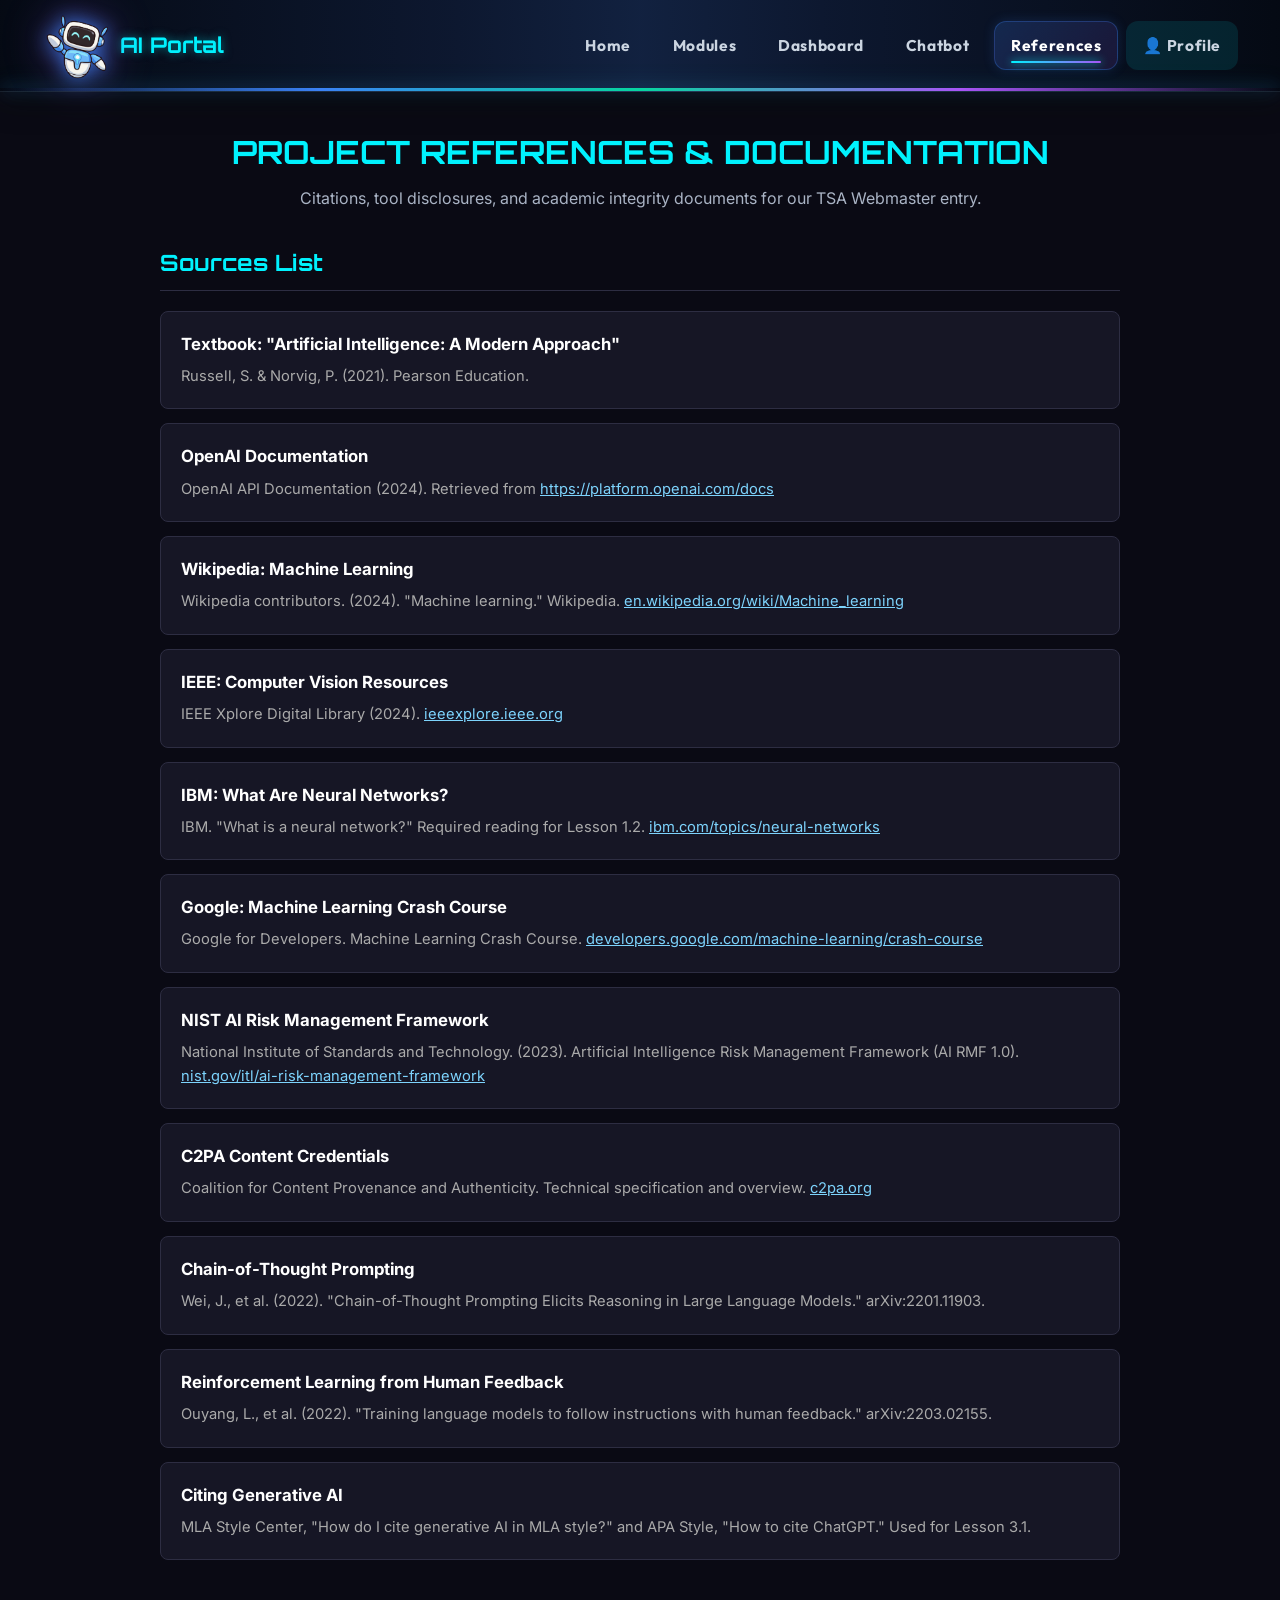
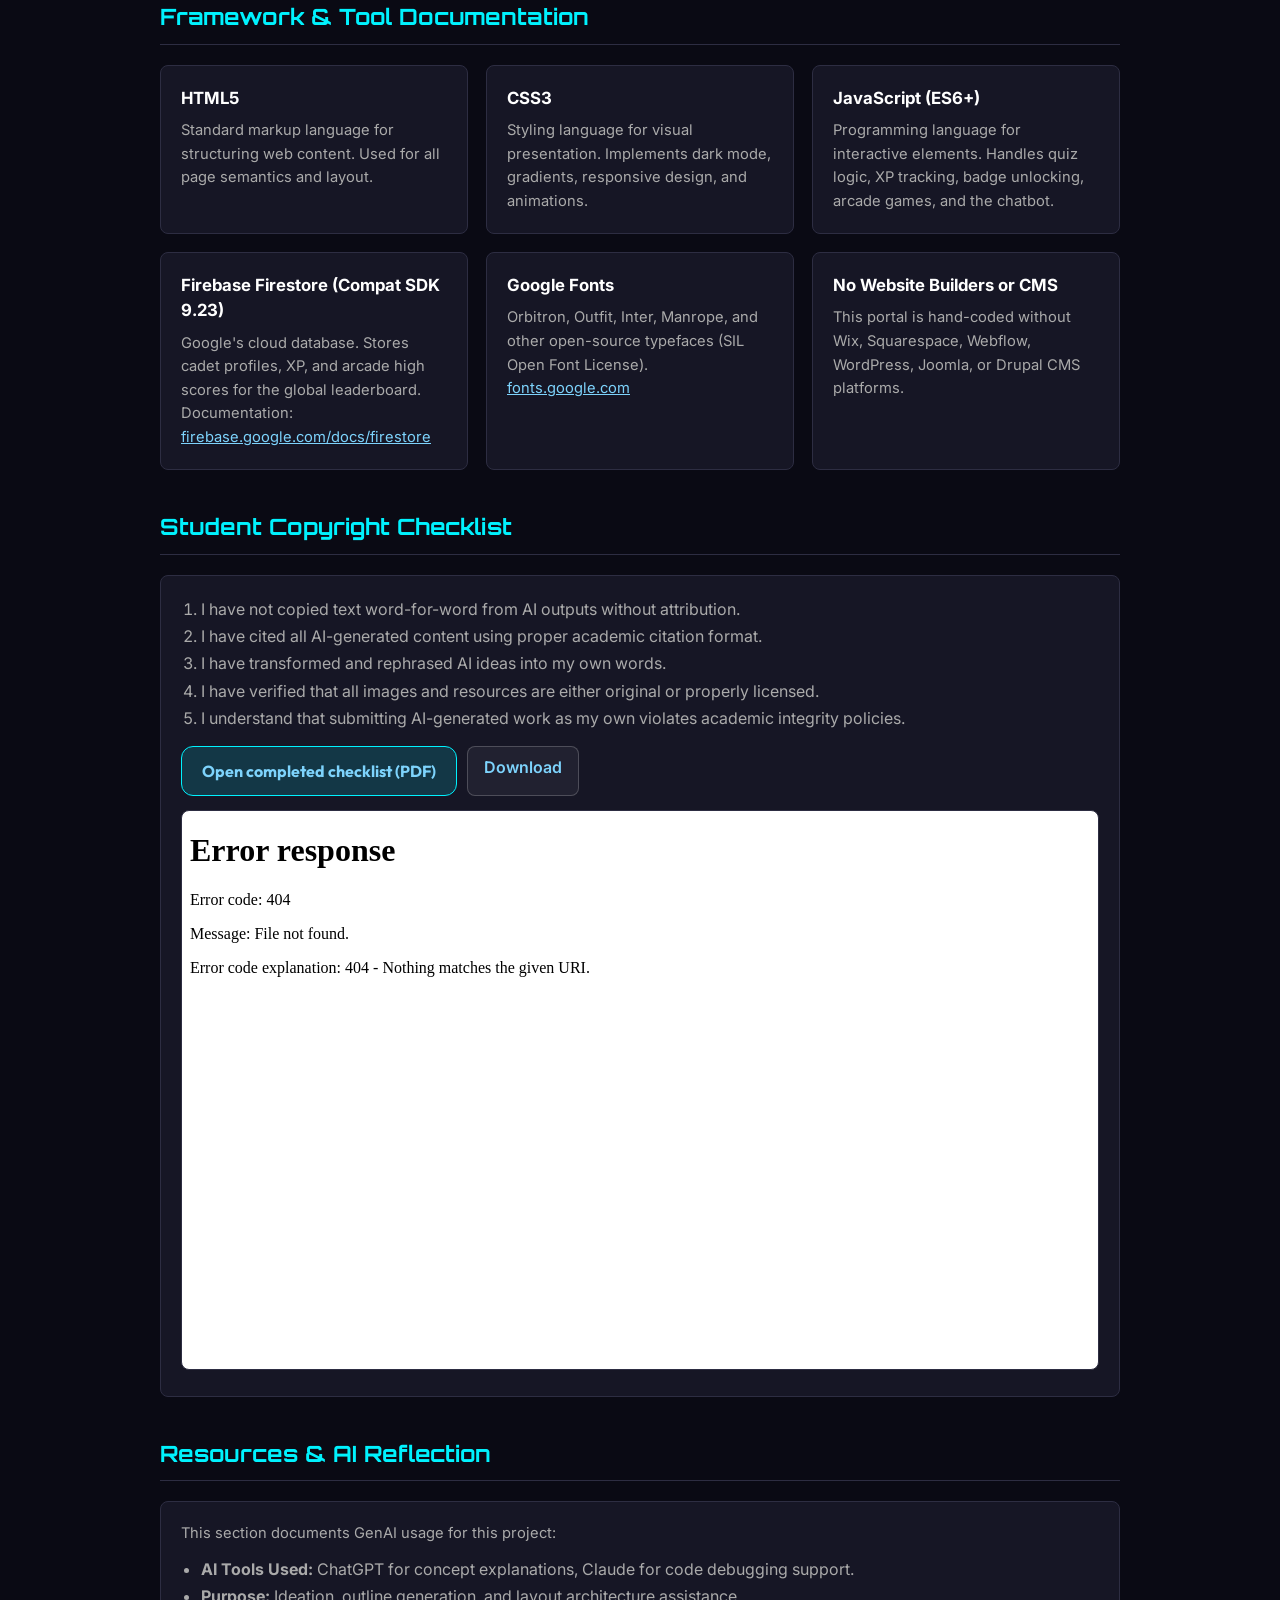
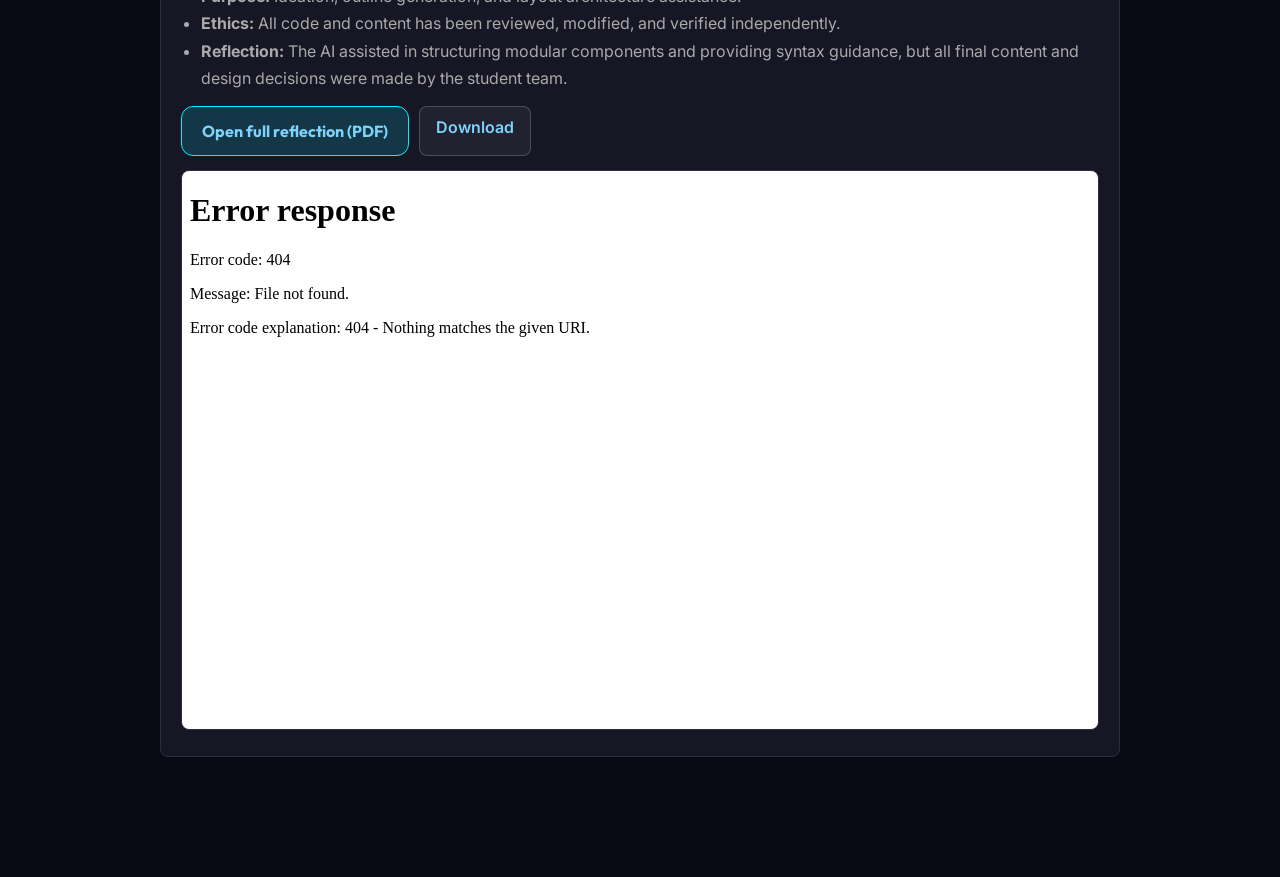
==== commit 7bf442bd: "Add global backgrounds, clickable profiles, new mini-games, and animations" ====
--- a/references.html
+++ b/references.html
@@ -5,10 +5,11 @@
     <meta name="viewport" content="width=device-width, initial-scale=1.0">
     <title>References &amp; Documentation - AI Learning Portal</title>
     <link rel="icon" href="data:image/svg+xml,<svg xmlns='http://www.w3.org/2000/svg' viewBox='0 0 100 100'><text y='.9em' font-size='90'>🤖</text></svg>">
-    <link rel="stylesheet" href="style.css?v=3">
+    <link rel="stylesheet" href="style.css?v=5">
     <link href="https://fonts.googleapis.com/css2?family=Orbitron:wght@500;700;800&family=Outfit:wght@400;600;700;800&family=Inter:wght@400;500;600;700;800&display=swap" rel="stylesheet">
 </head>
-<body>
+<body data-page="references">
+    <script src="theme.js?v=5"></script>
 
     <nav class="navbar" aria-label="Main navigation">
         <a class="logo" href="index.html#home">AI Portal</a>
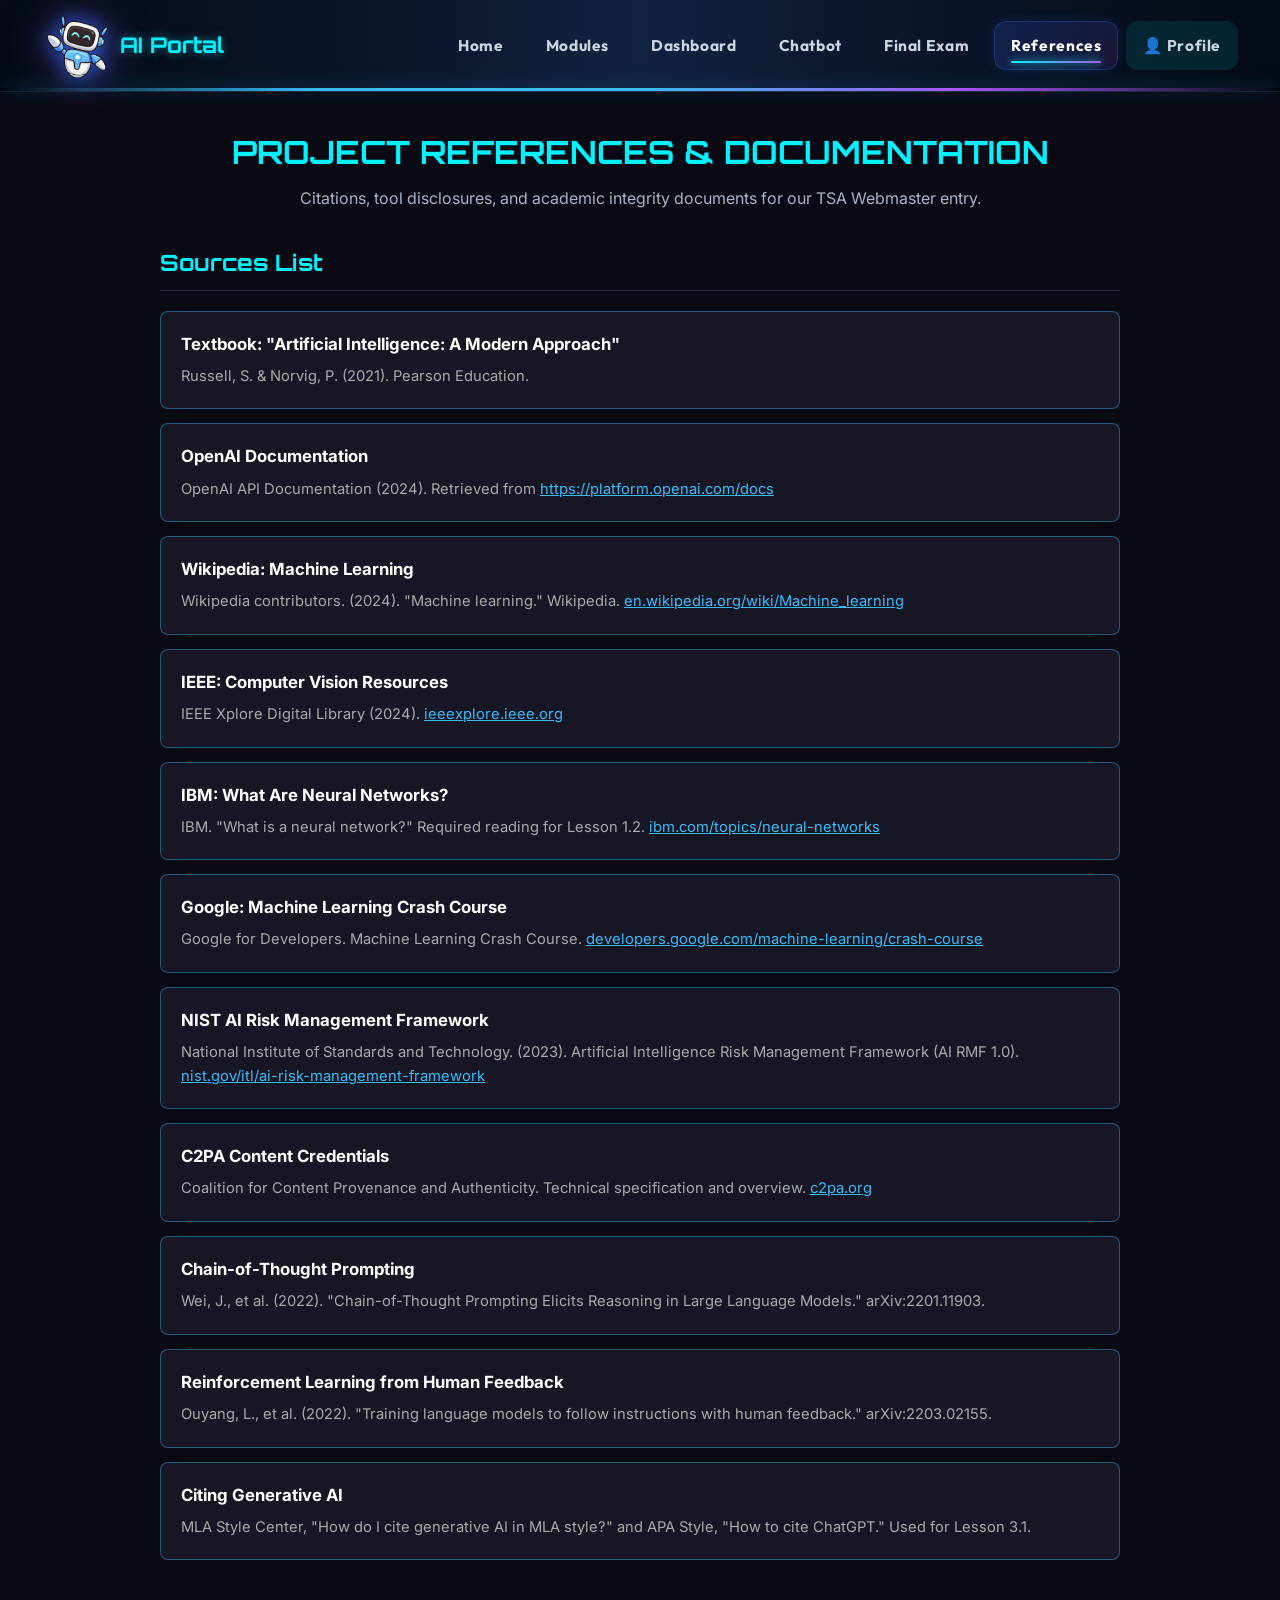
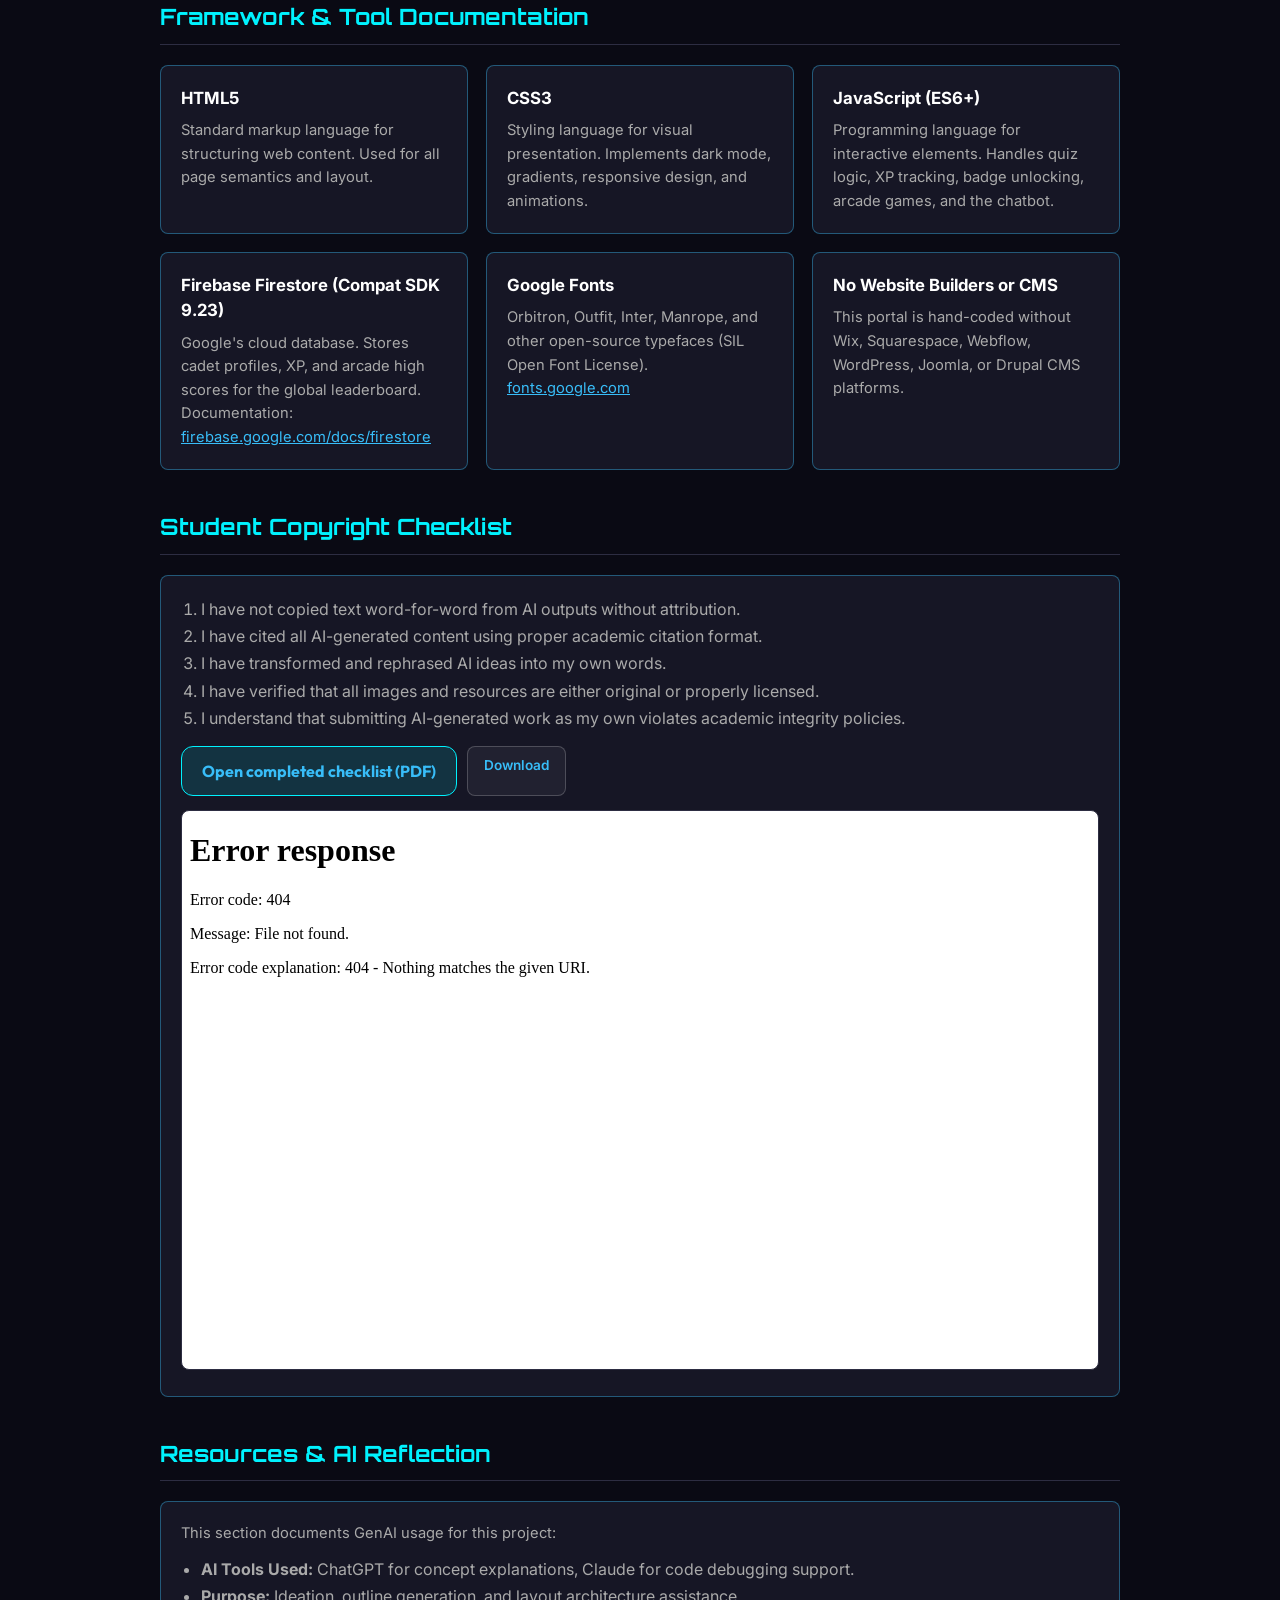
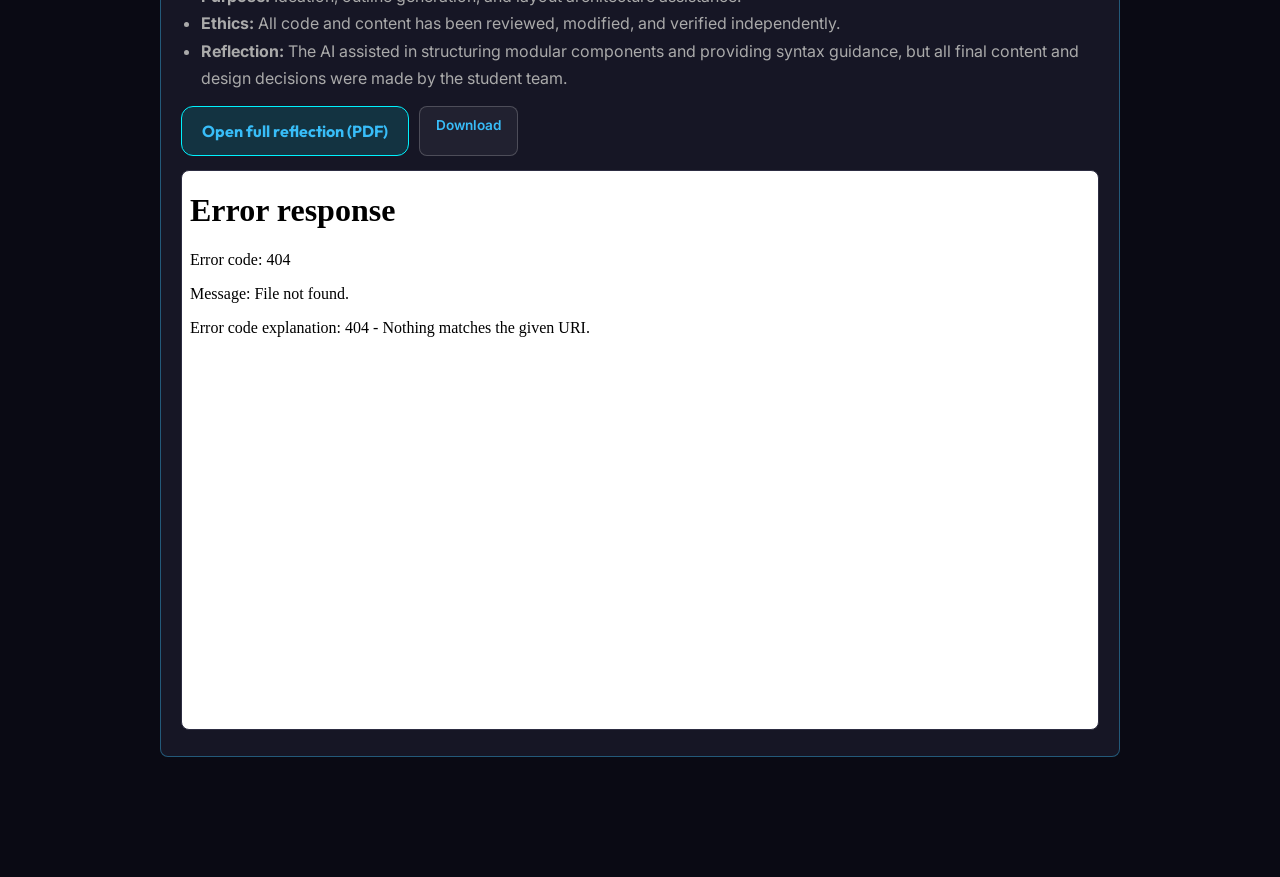
==== commit 8fe415a2: "Add dynamic themes, unit tests, varied lesson layouts, final exam, and certificate reward" ====
--- a/references.html
+++ b/references.html
@@ -5,11 +5,11 @@
     <meta name="viewport" content="width=device-width, initial-scale=1.0">
     <title>References &amp; Documentation - AI Learning Portal</title>
     <link rel="icon" href="data:image/svg+xml,<svg xmlns='http://www.w3.org/2000/svg' viewBox='0 0 100 100'><text y='.9em' font-size='90'>🤖</text></svg>">
-    <link rel="stylesheet" href="style.css?v=5">
+    <link rel="stylesheet" href="style.css?v=6">
     <link href="https://fonts.googleapis.com/css2?family=Orbitron:wght@500;700;800&family=Outfit:wght@400;600;700;800&family=Inter:wght@400;500;600;700;800&display=swap" rel="stylesheet">
 </head>
 <body data-page="references">
-    <script src="theme.js?v=5"></script>
+    <script src="theme.js?v=6"></script>
 
     <nav class="navbar" aria-label="Main navigation">
         <a class="logo" href="index.html#home">AI Portal</a>
@@ -19,6 +19,7 @@
             <li><a href="index.html#modules">Modules</a></li>
             <li><a href="index.html#dashboard">Dashboard</a></li>
             <li><a href="index.html#chatbot">Chatbot</a></li>
+            <li><a href="index.html#final-exam">Final Exam</a></li>
             <li><a href="references.html" class="active">References</a></li>
             <li><a href="index.html#profile" class="nav-profile-btn">👤 Profile</a></li>
         </ul>
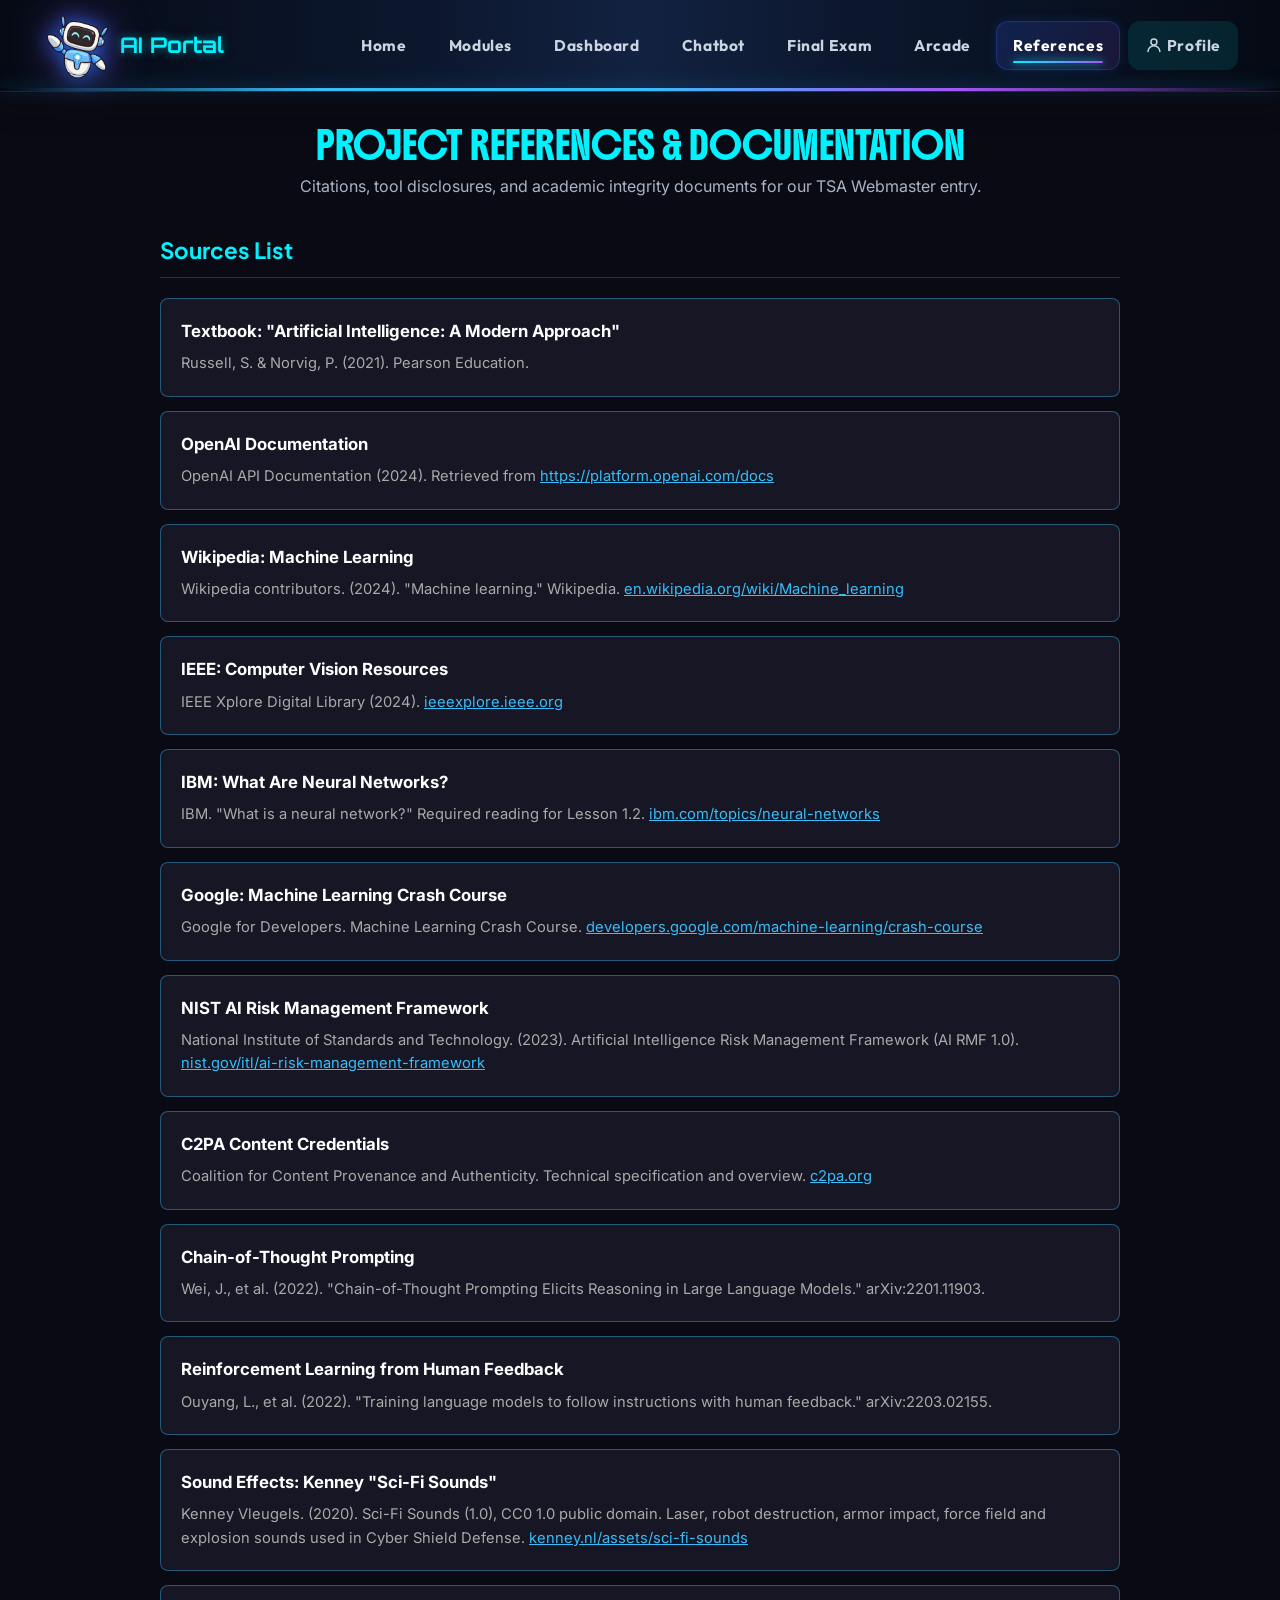
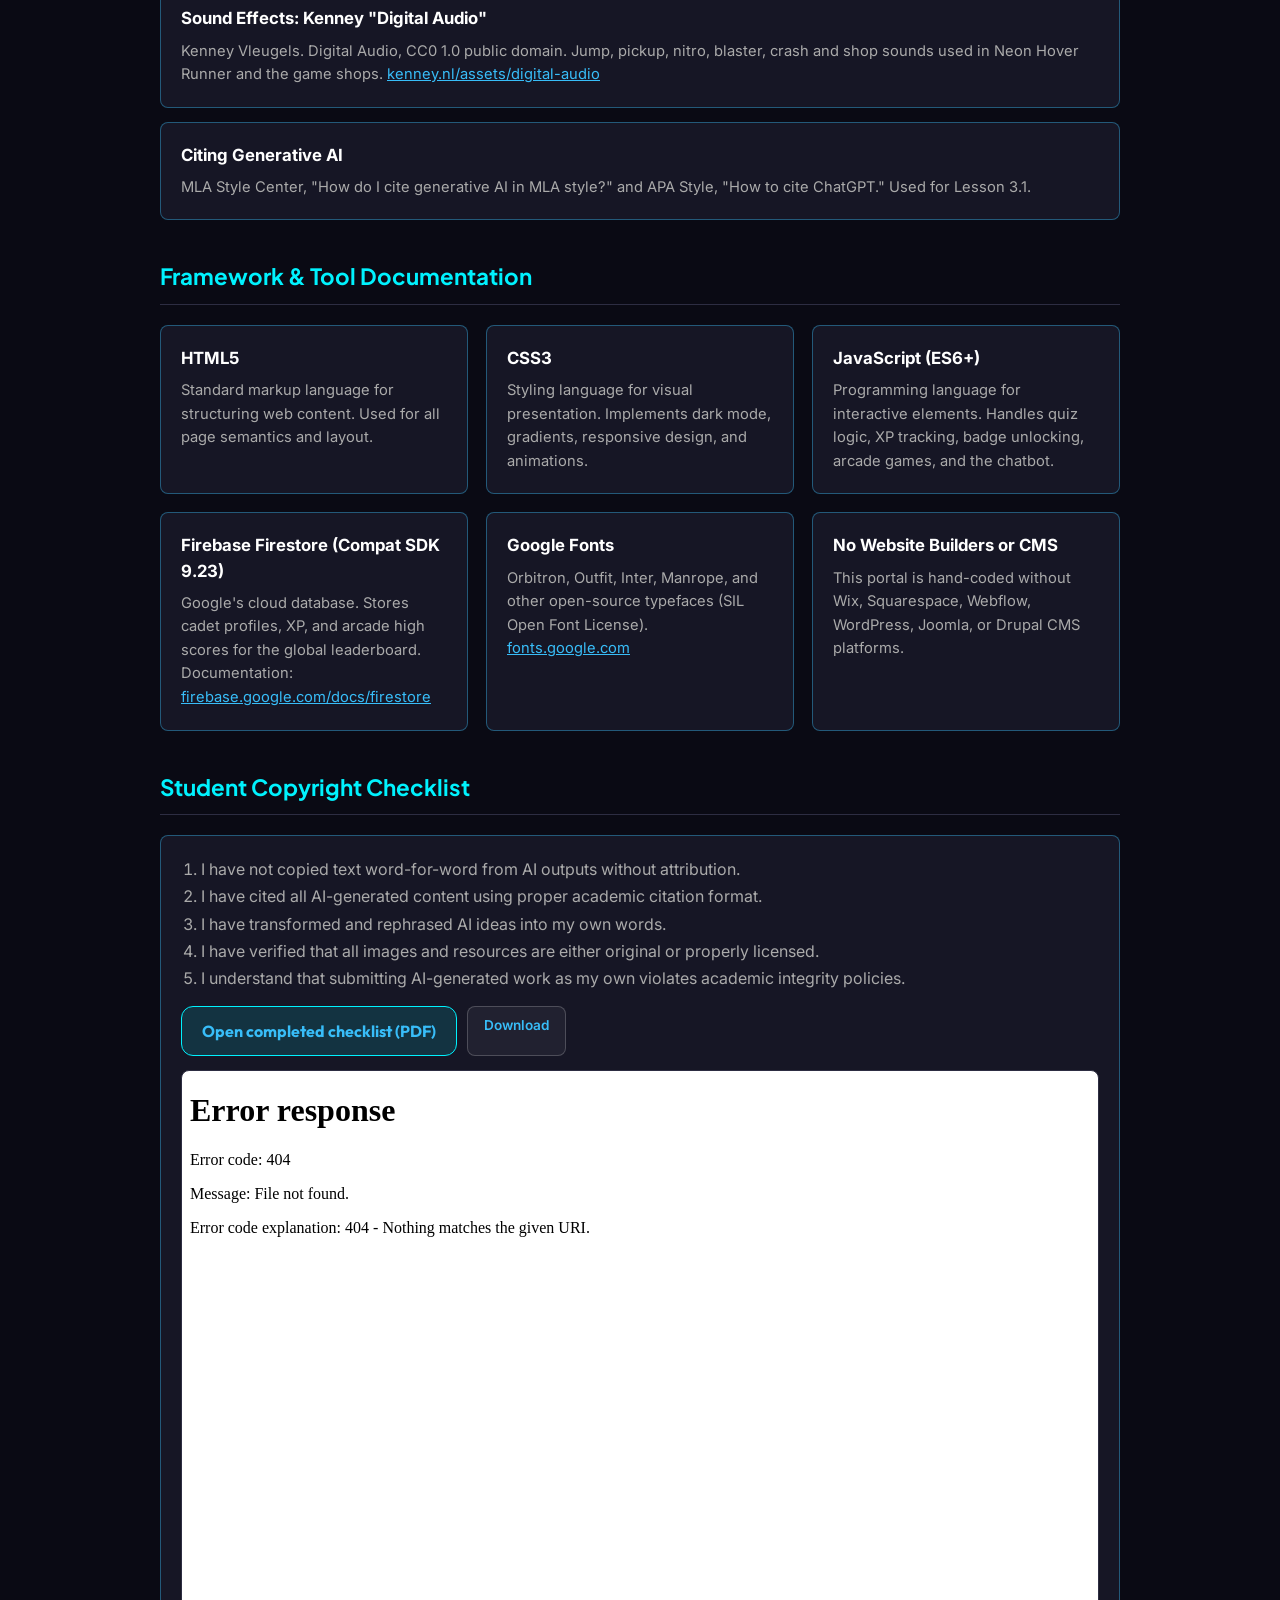
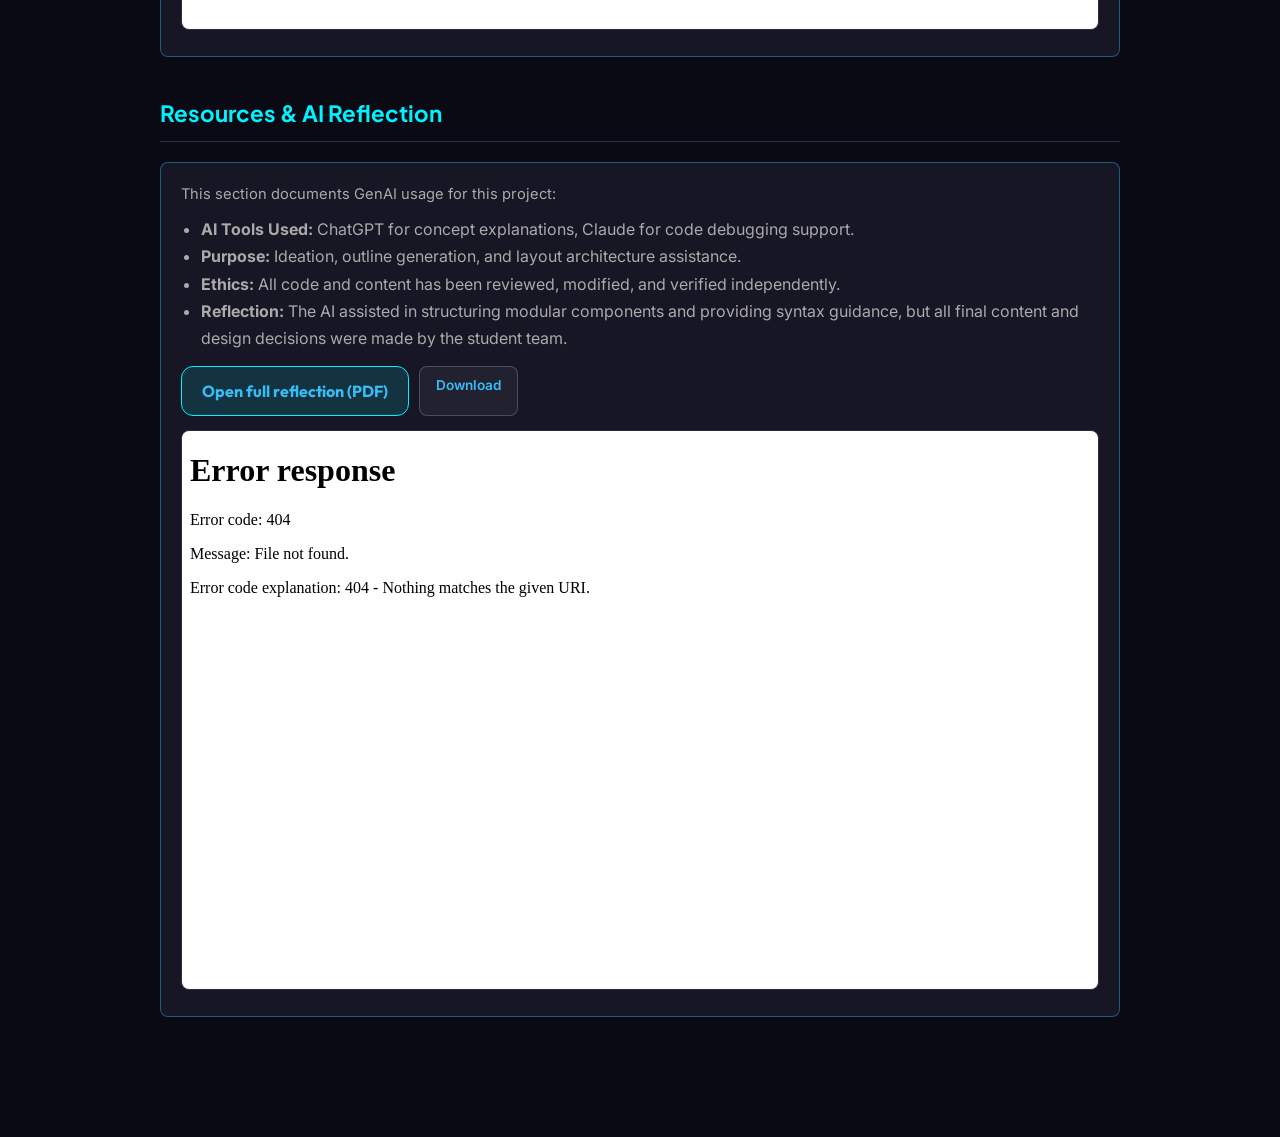
==== commit de13b3d4: "lots of organization and cleanup, new profiles game reworks, and much more - claude made some we mad" ====
--- a/references.html
+++ b/references.html
@@ -4,12 +4,12 @@
     <meta charset="UTF-8">
     <meta name="viewport" content="width=device-width, initial-scale=1.0">
     <title>References &amp; Documentation - AI Learning Portal</title>
-    <link rel="icon" href="data:image/svg+xml,<svg xmlns='http://www.w3.org/2000/svg' viewBox='0 0 100 100'><text y='.9em' font-size='90'>🤖</text></svg>">
-    <link rel="stylesheet" href="style.css?v=6">
-    <link href="https://fonts.googleapis.com/css2?family=Orbitron:wght@500;700;800&family=Outfit:wght@400;600;700;800&family=Inter:wght@400;500;600;700;800&display=swap" rel="stylesheet">
+    <link rel="icon" type="image/svg+xml" href="images/favicon.svg">
+    <link rel="stylesheet" href="style.css?v=20">
+    <link href="https://fonts.googleapis.com/css2?family=Orbitron:wght@500;700;800&family=Outfit:wght@400;600;700;800&family=Inter:wght@400;500;600;700;800&family=Plus+Jakarta+Sans:wght@400;500;600;700;800&family=Bangers&family=Shippori+Mincho:wght@700;800&family=Boldonse&family=Patrick+Hand&family=Comic+Neue:wght@400;700&display=swap" rel="stylesheet">
 </head>
 <body data-page="references">
-    <script src="theme.js?v=6"></script>
+    <script src="theme.js?v=20"></script>
 
     <nav class="navbar" aria-label="Main navigation">
         <a class="logo" href="index.html#home">AI Portal</a>
@@ -20,6 +20,7 @@
             <li><a href="index.html#dashboard">Dashboard</a></li>
             <li><a href="index.html#chatbot">Chatbot</a></li>
             <li><a href="index.html#final-exam">Final Exam</a></li>
+            <li><a href="index.html#arcade">Arcade</a></li>
             <li><a href="references.html" class="active">References</a></li>
             <li><a href="index.html#profile" class="nav-profile-btn">👤 Profile</a></li>
         </ul>
@@ -42,6 +43,8 @@
                 <div class="ref-card"><h3>C2PA Content Credentials</h3><p>Coalition for Content Provenance and Authenticity. Technical specification and overview. <a href="https://c2pa.org" target="_blank" rel="noopener">c2pa.org</a></p></div>
                 <div class="ref-card"><h3>Chain-of-Thought Prompting</h3><p>Wei, J., et al. (2022). "Chain-of-Thought Prompting Elicits Reasoning in Large Language Models." arXiv:2201.11903.</p></div>
                 <div class="ref-card"><h3>Reinforcement Learning from Human Feedback</h3><p>Ouyang, L., et al. (2022). "Training language models to follow instructions with human feedback." arXiv:2203.02155.</p></div>
+                <div class="ref-card"><h3>Sound Effects: Kenney "Sci-Fi Sounds"</h3><p>Kenney Vleugels. (2020). Sci-Fi Sounds (1.0), CC0 1.0 public domain. Laser, robot destruction, armor impact, force field and explosion sounds used in Cyber Shield Defense. <a href="https://kenney.nl/assets/sci-fi-sounds" target="_blank" rel="noopener">kenney.nl/assets/sci-fi-sounds</a></p></div>
+                <div class="ref-card"><h3>Sound Effects: Kenney "Digital Audio"</h3><p>Kenney Vleugels. Digital Audio, CC0 1.0 public domain. Jump, pickup, nitro, blaster, crash and shop sounds used in Neon Hover Runner and the game shops. <a href="https://kenney.nl/assets/digital-audio" target="_blank" rel="noopener">kenney.nl/assets/digital-audio</a></p></div>
                 <div class="ref-card"><h3>Citing Generative AI</h3><p>MLA Style Center, "How do I cite generative AI in MLA style?" and APA Style, "How to cite ChatGPT." Used for Lesson 3.1.</p></div>
                 <!-- ADD HERE: a credit line for every image, avatar, and video you did not create, plus any written permission. -->
             </div>
@@ -98,6 +101,7 @@
         </section>
     </main>
 
+    <script src="icons.js?v=20"></script>
     <script>
         (function () {
             var t = document.getElementById('nav-toggle'), l = document.getElementById('nav-links');
